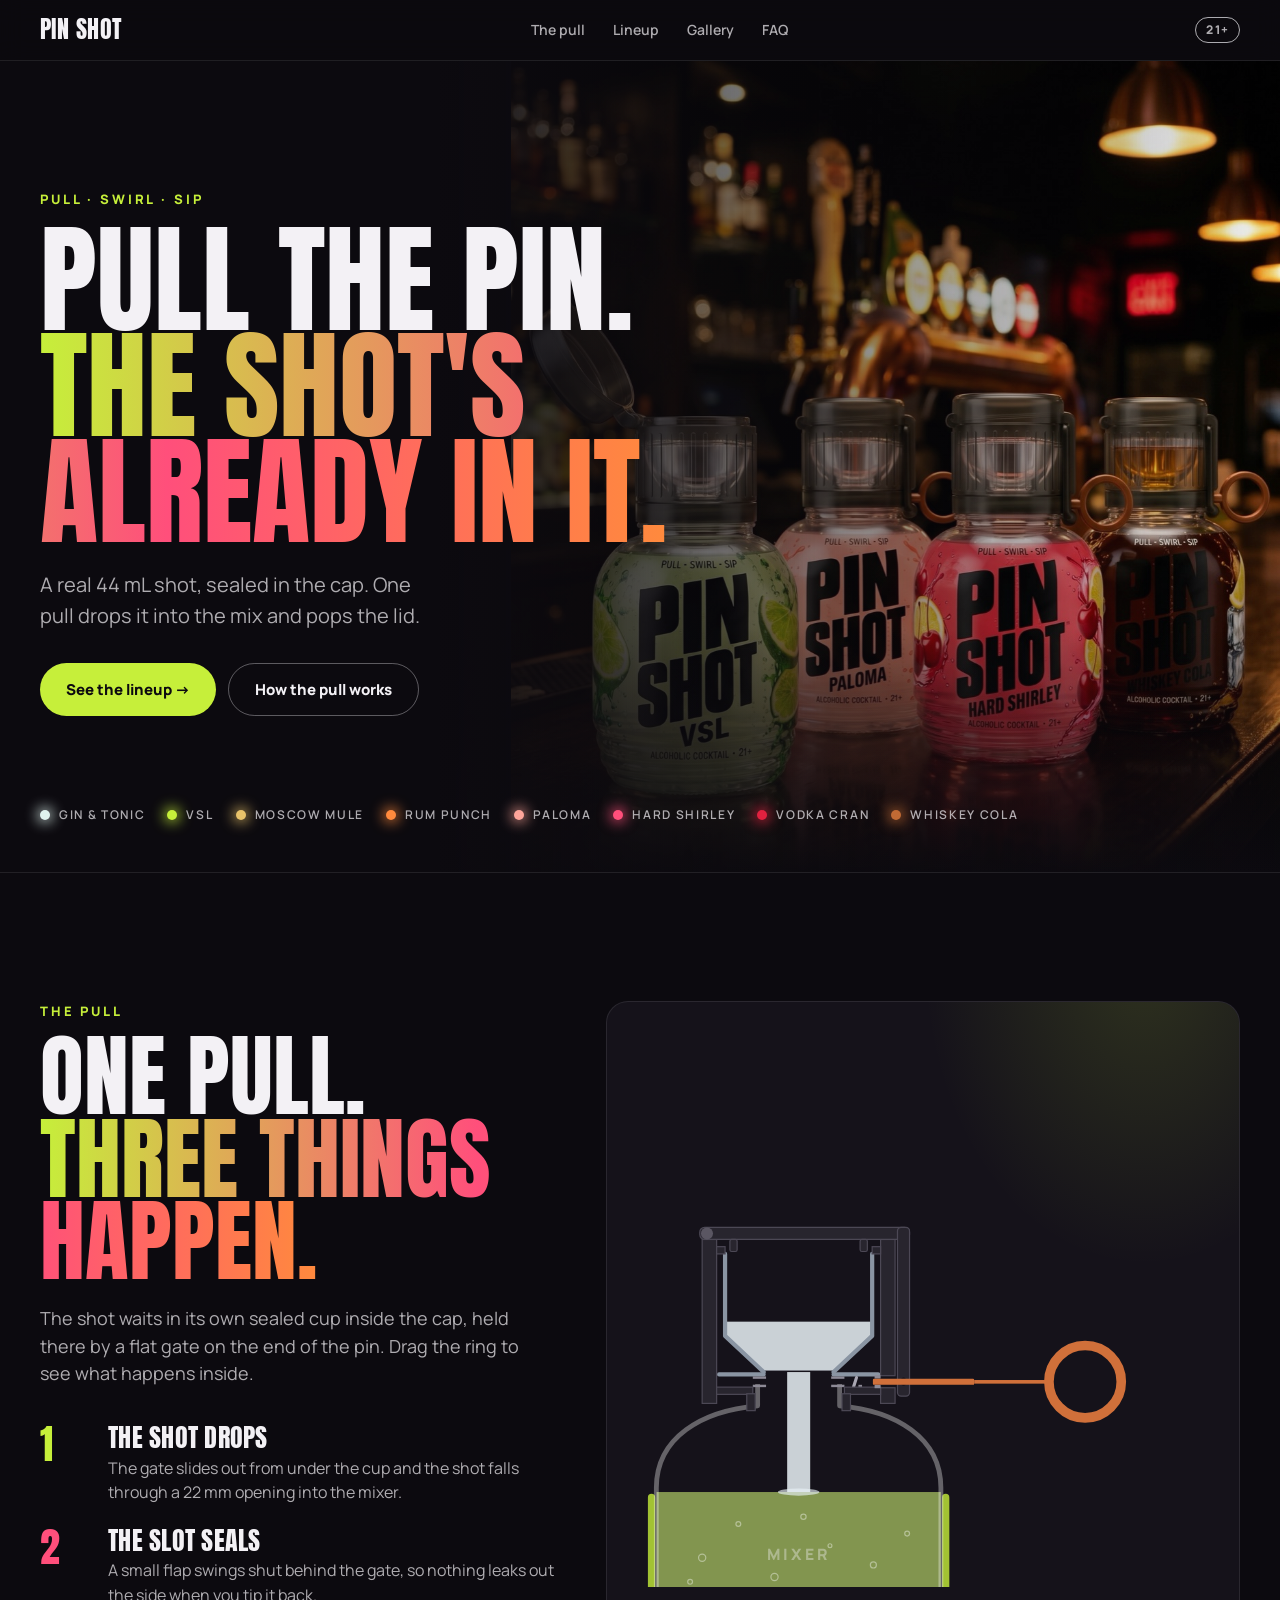
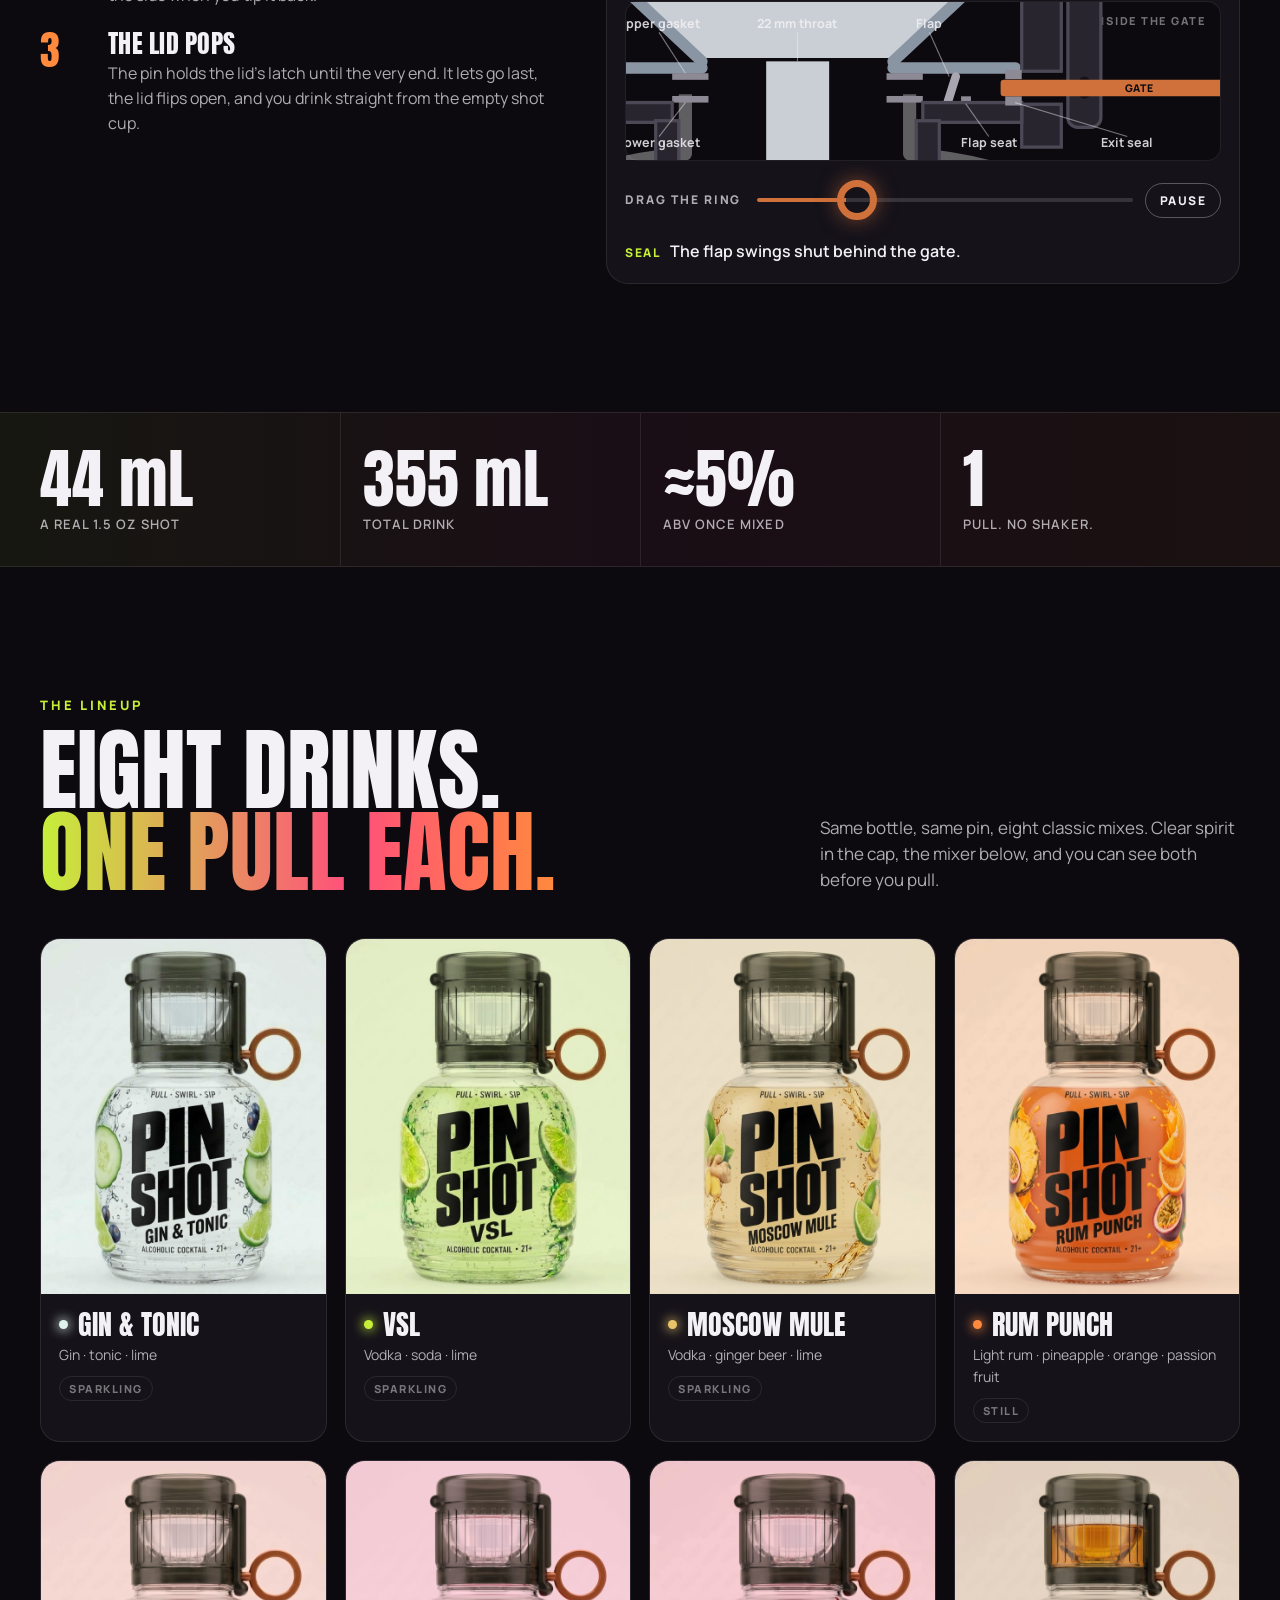
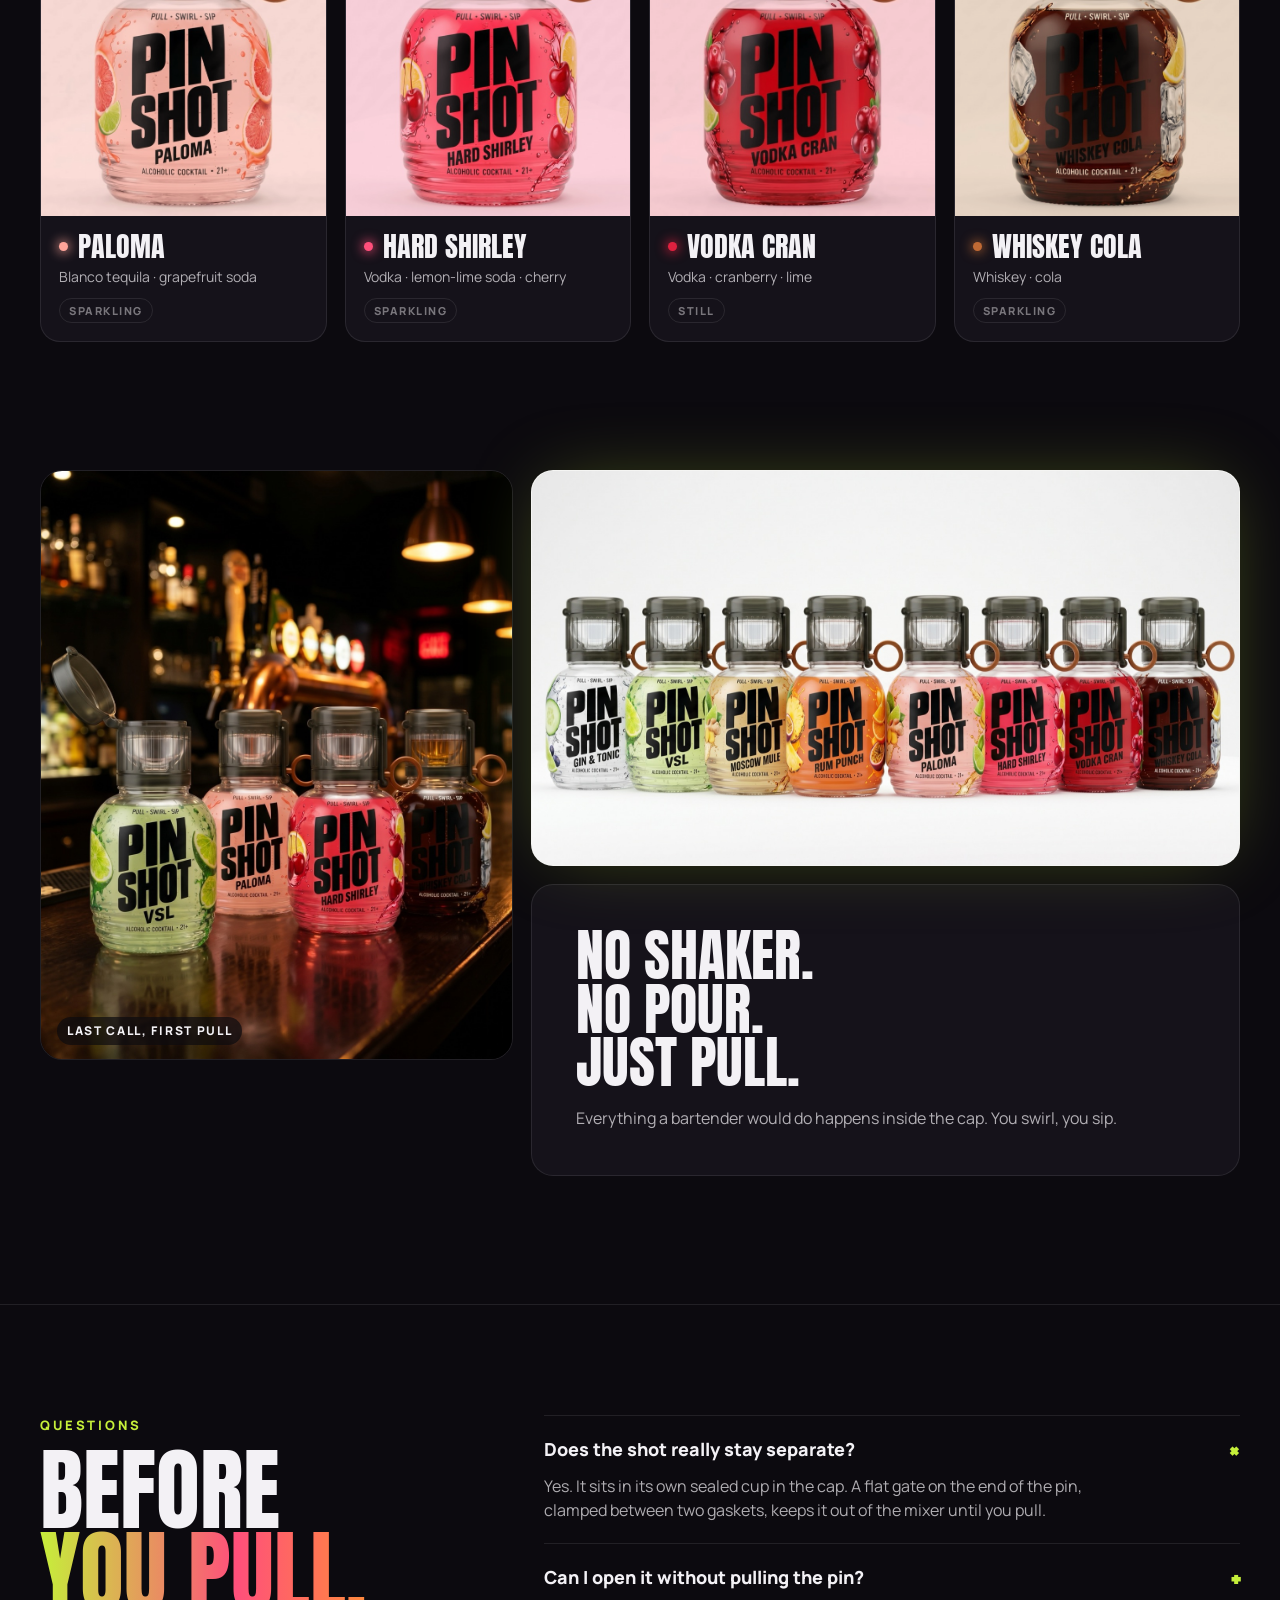
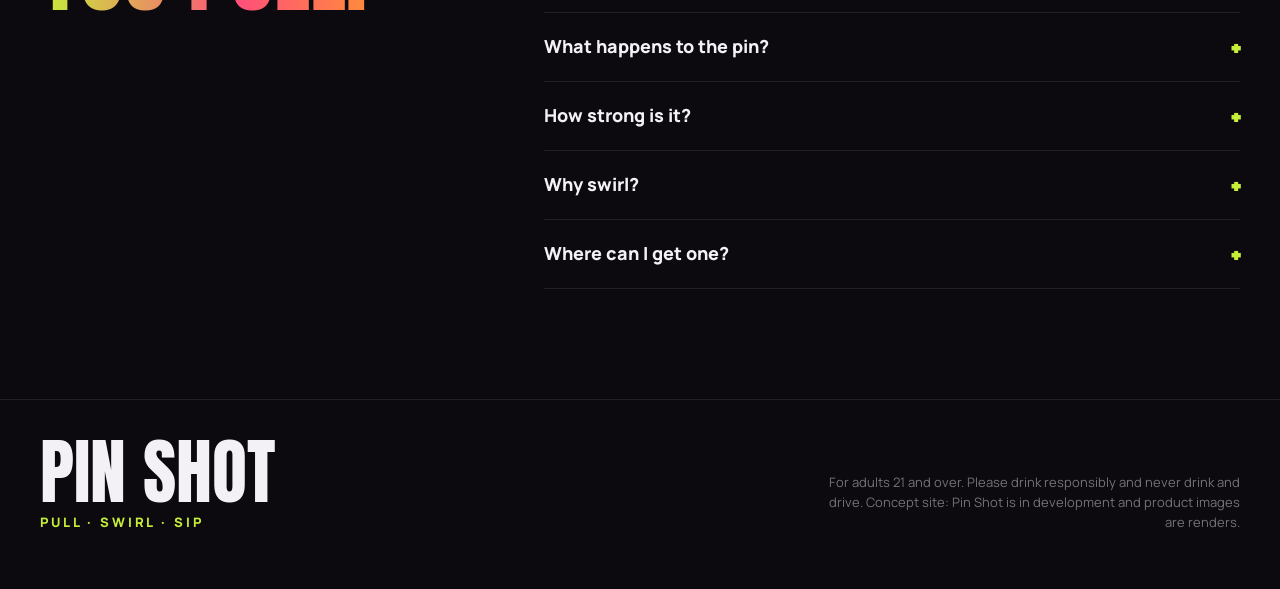
==== docs/index.html @ d395d06c "Add Pin Shot concept site, product images and design work Website lives in docs/ for GitHub Pages. C" ====
<!doctype html>
<html lang="en">
<head>
<meta charset="utf-8">
<meta name="viewport" content="width=device-width, initial-scale=1, viewport-fit=cover">
<meta name="description" content="Pin Shot: a real shot sealed in the cap. One pull drops it into the mix and pops the lid. 21+.">
<meta name="theme-color" content="#0c0a0f">
<title>Pin Shot</title>
<link rel="preconnect" href="https://fonts.googleapis.com">
<link rel="preconnect" href="https://fonts.gstatic.com" crossorigin>
<link rel="stylesheet" href="https://fonts.googleapis.com/css2?family=Anton&family=Manrope:wght@400;500;600;800&display=swap">
<style>
/* Layout: After Dark. Back-bar black page; bar-photo hero; drag-the-ring mechanism demo; glowing flavor lineup; gallery; FAQ. Deliberately single dark theme. */
:root{
  --night:#0c0a0f; --surface:#15121a; --raise:#1d1922; --line:rgba(255,255,255,.09);
  --text:#f3f1f5; --soft:rgba(243,241,245,.7); --faint:rgba(243,241,245,.45);
  --lime:#c6ef3a; --cherry:#ff4f7b; --ember:#ff8a3d; --copper:#d0703a;
  --display:"Anton", Impact, "Arial Narrow", sans-serif;
  --body:"Manrope", "Helvetica Neue", Arial, sans-serif;
  color-scheme:dark;
}
html{scroll-behavior:smooth}
@media (prefers-reduced-motion: reduce){html{scroll-behavior:auto}*{transition:none!important;animation:none!important}}
body{margin:0;background:var(--night);color:var(--text);font-family:var(--body);font-size:16px;line-height:1.55}
a{color:inherit}
img{max-width:100%}
h1,h2,h3{margin:0;text-wrap:balance}
p{margin:0}
.wrap{max-width:1200px;margin:0 auto;padding-inline:24px}
.eyebrow{font-weight:800;font-size:13px;letter-spacing:.22em;text-transform:uppercase;color:var(--lime)}
.h2{font-family:var(--display);font-weight:400;font-size:clamp(44px,7vw,92px);line-height:.92;text-transform:uppercase}
.h2 em{font-style:normal;background:linear-gradient(90deg,var(--lime),var(--cherry) 60%,var(--ember));-webkit-background-clip:text;background-clip:text;color:transparent}
:focus-visible{outline:3px solid var(--lime);outline-offset:3px}

/* nav */
.nav{position:sticky;top:env(safe-area-inset-top,0px);z-index:20;background:rgba(12,10,15,.72);backdrop-filter:blur(12px);-webkit-backdrop-filter:blur(12px);border-bottom:1px solid var(--line)}
.nav .wrap{display:flex;align-items:center;justify-content:space-between;gap:16px;height:60px}
.logo{font-family:var(--display);font-size:24px;letter-spacing:.02em;text-decoration:none}
.nav ul{display:flex;gap:28px;list-style:none;margin:0;padding:0;font-weight:600;font-size:14px;color:var(--soft)}
.nav ul a{text-decoration:none}
.nav ul a:hover{color:var(--text)}
.age{font-weight:800;font-size:12px;letter-spacing:.1em;border:1.5px solid var(--soft);border-radius:999px;padding:3px 10px;color:var(--soft)}
@media (max-width:760px){.nav ul{display:none}}

/* hero */
.hero{position:relative;isolation:isolate;overflow:hidden;border-bottom:1px solid var(--line)}
.hero .bg{position:absolute;inset:0;z-index:-1;background:url(img/group-bar.jpg) right 35%/auto 118% no-repeat}
.hero .bg::after{content:"";position:absolute;inset:0;background:
  linear-gradient(90deg,var(--night) 34%,rgba(12,10,15,.6) 56%,rgba(12,10,15,.05) 100%),
  linear-gradient(0deg,var(--night) 0%,rgba(12,10,15,0) 30%),
  radial-gradient(700px 360px at 12% 110%,rgba(255,79,123,.32),transparent 70%),
  radial-gradient(520px 300px at 0% 0%,rgba(198,239,58,.16),transparent 70%)}
.hero .wrap{padding-block:clamp(64px,10vw,130px) 48px}
.hero .copy{max-width:640px}
.hero h1{font-family:var(--display);font-weight:400;font-size:clamp(56px,9.4vw,128px);line-height:.88;text-transform:uppercase;margin:18px 0 24px}
.hero h1 em{font-style:normal;background:linear-gradient(90deg,var(--lime),var(--cherry) 55%,var(--ember));-webkit-background-clip:text;background-clip:text;color:transparent}
.hero .sub{font-size:clamp(17px,1.6vw,20px);color:var(--soft);max-width:34ch}
.ctas{display:flex;flex-wrap:wrap;gap:12px;margin-top:32px}
.btn{display:inline-flex;align-items:center;gap:10px;border-radius:999px;padding:14px 26px;font-weight:800;font-size:15px;text-decoration:none;transition:transform .15s ease,box-shadow .15s ease}
.btn.main{background:var(--lime);color:var(--night);box-shadow:0 0 0 0 rgba(198,239,58,.0)}
.btn.main:hover{transform:translateY(-1px);box-shadow:0 10px 40px -10px rgba(198,239,58,.7)}
.btn.ghost{border:1.5px solid rgba(243,241,245,.35);color:var(--text)}
.btn.ghost:hover{border-color:var(--text)}
.dots{display:flex;flex-wrap:wrap;gap:12px 22px;margin-top:clamp(48px,7vw,96px);font-weight:600;font-size:12px;letter-spacing:.14em;text-transform:uppercase;color:var(--soft)}
.dots a{display:inline-flex;align-items:center;gap:9px;text-decoration:none}
.dots a:hover{color:var(--text)}
.dots i{width:10px;height:10px;border-radius:50%;background:var(--c);box-shadow:0 0 14px 2px var(--c)}
@media (max-width:760px){
  .hero .bg{background-size:auto 70%;background-position:right bottom;opacity:.5}
  .hero .bg::after{background:linear-gradient(180deg,var(--night) 30%,rgba(12,10,15,.4) 70%,var(--night) 100%)}
}

/* the pull */
.pull{padding-block:clamp(72px,10vw,130px)}
.pullgrid{display:grid;grid-template-columns:minmax(0,.9fr) minmax(0,1.1fr);gap:48px;align-items:start}
@media (max-width:960px){.pullgrid{grid-template-columns:minmax(0,1fr)}}
.pull .lede{font-size:18px;color:var(--soft);max-width:44ch;margin-top:22px}
.steps{list-style:none;margin:36px 0 0;padding:0;display:grid;gap:22px;counter-reset:s}
.steps li{display:grid;grid-template-columns:52px minmax(0,1fr);gap:16px;align-items:start;counter-increment:s}
.steps li::before{content:counter(s);font-family:var(--display);font-size:40px;line-height:1;color:var(--c)}
.steps h3{font-family:var(--display);font-weight:400;font-size:26px;text-transform:uppercase;line-height:1.05;letter-spacing:.01em}
.steps p{color:var(--soft);margin-top:4px}
.stage{background:var(--surface);border:1px solid var(--line);border-radius:22px;padding:18px;display:grid;gap:14px;position:relative;overflow:hidden}
.stage::before{content:"";position:absolute;inset:-40% -20% auto auto;width:70%;height:70%;background:radial-gradient(closest-side,rgba(198,239,58,.14),transparent);pointer-events:none}
.stage svg{display:block;width:100%;height:auto;position:relative}
.zoom{background:var(--night);border:1px solid var(--line);border-radius:14px;position:relative}
.zoom span{position:absolute;top:10px;right:14px;font-size:11px;font-weight:800;letter-spacing:.16em;text-transform:uppercase;color:var(--faint)}
.pullbar{display:grid;grid-template-columns:auto minmax(0,1fr) auto;gap:14px;align-items:center}
.pullbar label{font-weight:800;font-size:12px;letter-spacing:.16em;text-transform:uppercase;color:var(--soft)}
.replay{background:none;border:1.5px solid rgba(243,241,245,.3);color:var(--text);border-radius:999px;padding:8px 14px;font:800 12px var(--body);letter-spacing:.12em;text-transform:uppercase;cursor:pointer}
.replay:hover{border-color:var(--text)}
input.ring{-webkit-appearance:none;appearance:none;width:100%;height:46px;background:transparent;cursor:grab;--p:0%}
input.ring:active{cursor:grabbing}
input.ring::-webkit-slider-runnable-track{height:4px;border-radius:2px;background:linear-gradient(90deg,var(--copper) var(--p),rgba(255,255,255,.14) var(--p))}
input.ring::-moz-range-track{height:4px;border-radius:2px;background:rgba(255,255,255,.14)}
input.ring::-moz-range-progress{height:4px;border-radius:2px;background:var(--copper)}
input.ring::-webkit-slider-thumb{-webkit-appearance:none;appearance:none;width:40px;height:40px;margin-top:-18px;border-radius:50%;background:transparent;border:7px solid var(--copper);box-shadow:0 0 20px rgba(208,112,58,.55)}
input.ring::-moz-range-thumb{width:26px;height:26px;border-radius:50%;background:transparent;border:7px solid var(--copper);box-shadow:0 0 20px rgba(208,112,58,.55)}
.phase{font-weight:600;font-size:16px;min-height:1.6em;color:var(--text)}
.phase b{color:var(--lime);font-weight:800;letter-spacing:.12em;font-size:12px;text-transform:uppercase;margin-right:10px}

/* numbers band */
.band{border-block:1px solid var(--line);background:linear-gradient(90deg,rgba(198,239,58,.06),rgba(255,79,123,.06),rgba(255,138,61,.06))}
.band .wrap{display:grid;grid-template-columns:repeat(4,minmax(0,1fr))}
@media (max-width:760px){.band .wrap{grid-template-columns:repeat(2,minmax(0,1fr))}}
.band .wrap > div:first-child{border-left:0;padding-left:0}
.band .wrap > div{padding:34px 22px 30px;border-left:1px solid var(--line)}
.band .wrap > div:first-child{padding-left:0}
.band b{display:block;font-family:var(--display);font-weight:400;font-size:clamp(40px,5vw,64px);line-height:1;font-variant-numeric:tabular-nums}
.band span{font-size:13px;font-weight:600;letter-spacing:.08em;text-transform:uppercase;color:var(--soft)}

/* lineup */
.lineup{padding-block:clamp(72px,10vw,130px)}
.lhead{display:flex;flex-wrap:wrap;align-items:end;justify-content:space-between;gap:16px 40px;margin-bottom:44px}
.lhead p{color:var(--soft);max-width:42ch;font-size:17px}
.grid{display:grid;grid-template-columns:repeat(4,minmax(0,1fr));gap:18px}
@media (max-width:1000px){.grid{grid-template-columns:repeat(2,minmax(0,1fr))}}
@media (max-width:460px){.grid{gap:12px}}
.fl{background:var(--surface);border:1px solid var(--line);border-radius:20px;overflow:hidden;transition:transform .2s ease,box-shadow .2s ease,border-color .2s ease;scroll-margin-top:90px}
.fl:hover,.fl:target{transform:translateY(-4px);border-color:var(--c);box-shadow:0 24px 70px -28px var(--c)}
.fl .ph{background:var(--t);aspect-ratio:4/5;overflow:hidden}
.fl .ph img{display:block;width:100%;height:100%;object-fit:cover;object-position:center 40%;mix-blend-mode:multiply}
.fl .meta{padding:16px 18px 18px;display:grid;gap:6px}
.fl h3{font-family:var(--display);font-weight:400;font-size:clamp(22px,2.2vw,28px);line-height:1;text-transform:uppercase;display:flex;align-items:center;gap:10px}
.fl h3 i{width:9px;height:9px;border-radius:50%;background:var(--c);box-shadow:0 0 12px 1px var(--c);flex:none}
.fl p{color:var(--soft);font-size:14px}
.fl .tag{justify-self:start;font-size:11px;font-weight:800;letter-spacing:.14em;text-transform:uppercase;color:var(--faint);border:1px solid var(--line);border-radius:999px;padding:3px 9px;margin-top:4px}

/* gallery */
.gallery{padding-bottom:clamp(72px,10vw,130px)}
.gal{display:grid;grid-template-columns:minmax(0,.8fr) minmax(0,1.2fr);gap:18px}
@media (max-width:860px){.gal{grid-template-columns:minmax(0,1fr)}}
.gal figure{margin:0;border-radius:22px;overflow:hidden;border:1px solid var(--line);position:relative}
.gal img{display:block;width:100%;height:100%;object-fit:cover}
.gal .tall{aspect-ratio:4/5}
.gal .side{display:grid;gap:18px;grid-template-rows:auto 1fr}
.gal .shelf{background:#f4f4f2;box-shadow:0 0 80px -20px rgba(198,239,58,.35)}
.gal .shelf img{height:auto}
.quote{background:var(--surface);border:1px solid var(--line);border-radius:22px;padding:clamp(24px,4vw,44px);display:flex;flex-direction:column;justify-content:center;gap:16px}
.quote p{font-family:var(--display);font-size:clamp(34px,4.4vw,60px);line-height:.95;text-transform:uppercase}
.quote span{color:var(--soft)}
.gal figcaption{position:absolute;left:16px;bottom:14px;font-size:12px;font-weight:800;letter-spacing:.14em;text-transform:uppercase;background:rgba(12,10,15,.7);padding:5px 10px;border-radius:999px}

/* faq */
.faq{padding-block:clamp(64px,9vw,110px);border-top:1px solid var(--line)}
.faqgrid{display:grid;grid-template-columns:minmax(0,.8fr) minmax(0,1.2fr);gap:40px}
@media (max-width:860px){.faqgrid{grid-template-columns:minmax(0,1fr)}}
details{border-bottom:1px solid var(--line);padding:20px 0}
details:first-child{border-top:1px solid var(--line)}
summary{cursor:pointer;list-style:none;display:flex;justify-content:space-between;gap:16px;font-weight:800;font-size:18px}
summary::-webkit-details-marker{display:none}
summary::after{content:"+";font-family:var(--display);font-size:26px;line-height:1;color:var(--lime);transition:transform .2s}
details[open] summary::after{transform:rotate(45deg)}
details p{color:var(--soft);margin-top:10px;max-width:60ch}

footer{border-top:1px solid var(--line);padding-block:40px 56px}
footer .wrap{display:flex;flex-wrap:wrap;justify-content:space-between;gap:20px;align-items:end}
footer .big{font-family:var(--display);font-size:clamp(40px,6vw,72px);line-height:.9}
footer .tagline{font-weight:800;letter-spacing:.22em;font-size:13px;color:var(--lime);margin-top:8px}
footer small{display:block;color:var(--faint);font-size:13px;max-width:52ch;text-align:right}
@media (max-width:640px){footer small{text-align:left}}

/* svg (mechanism) */
.cap{fill:#28252e;stroke:#4c4855;stroke-width:1}
.cap2{fill:#5a5662}
.wallS{fill:none;stroke:rgba(255,255,255,.34);stroke-width:4;stroke-linejoin:round}
.clearS{fill:none;stroke:#8a95a3;stroke-width:3.5;stroke-linejoin:round;stroke-linecap:round}
.mixer{fill:#b6d85a;fill-opacity:.62}
.shot{fill:#eaf2f7;fill-opacity:.85}
.orange{fill:var(--copper)}
.ringS{fill:none;stroke:var(--copper);stroke-width:8}
.seal{fill:#8d8a96}
.flapS{stroke:#a9a6b2;stroke-width:2.6;stroke-linecap:round}
.sleeve{stroke:var(--lime);stroke-width:6;stroke-linecap:round;opacity:.8}
.bub{fill:none;stroke:rgba(255,255,255,.4);stroke-width:1}
.hint{fill:none;stroke:rgba(243,241,245,.75);stroke-width:2.5;stroke-linecap:round}
.hintF{fill:rgba(243,241,245,.75)}
.dash{stroke-dasharray:5 6;opacity:.6}
.hole{fill:var(--surface)}
.lbl{fill:var(--text);opacity:.38;font-family:var(--body);font-weight:800;font-size:13px;letter-spacing:.2em;text-anchor:middle}
.zt{fill:var(--text);opacity:.85;font-family:var(--body);font-weight:700;font-size:3.8px;text-anchor:middle}
.ztw{fill:#0c0a0f;font-family:var(--body);font-weight:800;font-size:3.2px;letter-spacing:.2px;text-anchor:middle}
.zl2{stroke:var(--text);stroke-width:.35;opacity:.45}
</style>

</head>
<body>
<header class="nav">
  <div class="wrap">
    <a class="logo" href="#top">PIN SHOT</a>
    <ul><li><a href="#pull">The pull</a></li><li><a href="#lineup">Lineup</a></li><li><a href="#gallery">Gallery</a></li><li><a href="#faq">FAQ</a></li></ul>
    <span class="age">21+</span>
  </div>
</header>

<main id="top">
  <section class="hero">
    <div class="bg" aria-hidden="true"></div>
    <div class="wrap">
      <div class="copy">
        <div class="eyebrow">Pull · Swirl · Sip</div>
        <h1>Pull the pin.<br><em>The shot's already in it.</em></h1>
        <p class="sub">A real 44 mL shot, sealed in the cap. One pull drops it into the mix and pops the lid.</p>
        <div class="ctas"><a class="btn main" href="#lineup">See the lineup →</a><a class="btn ghost" href="#pull">How the pull works</a></div>
      </div>
      <nav class="dots" aria-label="Flavors">
        <a href="#fl-gt" style="--c:#dff3ee"><i></i>Gin &amp; Tonic</a>
        <a href="#fl-vsl" style="--c:#c6ef3a"><i></i>VSL</a>
        <a href="#fl-mule" style="--c:#e8c36a"><i></i>Moscow Mule</a>
        <a href="#fl-rum" style="--c:#ff8a3d"><i></i>Rum Punch</a>
        <a href="#fl-paloma" style="--c:#ffa59a"><i></i>Paloma</a>
        <a href="#fl-shirley" style="--c:#ff4f7b"><i></i>Hard Shirley</a>
        <a href="#fl-cran" style="--c:#e0213f"><i></i>Vodka Cran</a>
        <a href="#fl-whiskey" style="--c:#c06a34"><i></i>Whiskey Cola</a>
      </nav>
    </div>
  </section>

  <section class="pull" id="pull">
    <div class="wrap pullgrid">
      <div>
        <div class="eyebrow">The pull</div>
        <h2 class="h2" style="margin-top:14px">One pull.<br><em>Three things happen.</em></h2>
        <p class="lede">The shot waits in its own sealed cup inside the cap, held there by a flat gate on the end of the pin. Drag the ring to see what happens inside.</p>
        <ol class="steps">
          <li style="--c:var(--lime)"><div><h3>The shot drops</h3><p>The gate slides out from under the cup and the shot falls through a 22 mm opening into the mixer.</p></div></li>
          <li style="--c:var(--cherry)"><div><h3>The slot seals</h3><p>A small flap swings shut behind the gate, so nothing leaks out the side when you tip it back.</p></div></li>
          <li style="--c:var(--ember)"><div><h3>The lid pops</h3><p>The pin holds the lid's latch until the very end. It lets go last, the lid flips open, and you drink straight from the empty shot cup.</p></div></li>
        </ol>
      </div>
      <div class="stage" id="stage">
        <svg id="mainSvg" viewBox="56 -96 494 470" role="img" aria-label="Cutaway of the Pin Shot cap and bottle showing the gate, shot and mixer"></svg>
        <div class="zoom"><span>Inside the gate</span><svg id="zoomSvg" viewBox="148 178 180 48" role="img" aria-label="Close-up of the gate, gaskets and flap"></svg></div>
        <div class="pullbar">
          <label for="ring">Drag the ring</label>
          <input class="ring" type="range" id="ring" min="0" max="1000" value="0" aria-label="Pull the pin">
          <button class="replay" id="replay" type="button">Play</button>
        </div>
        <p class="phase" id="phase"></p>
      </div>
    </div>
  </section>

  <section class="band" aria-label="Key numbers">
    <div class="wrap">
      <div><b>44 mL</b><span>A real 1.5 oz shot</span></div>
      <div><b>355 mL</b><span>Total drink</span></div>
      <div><b>≈5%</b><span>ABV once mixed</span></div>
      <div><b>1</b><span>Pull. No shaker.</span></div>
    </div>
  </section>

  <section class="lineup" id="lineup">
    <div class="wrap">
      <div class="lhead">
        <div><div class="eyebrow">The lineup</div><h2 class="h2" style="margin-top:14px">Eight drinks.<br><em>One pull each.</em></h2></div>
        <p>Same bottle, same pin, eight classic mixes. Clear spirit in the cap, the mixer below, and you can see both before you pull.</p>
      </div>
      <div class="grid">
        <article class="fl" id="fl-gt" style="--c:#dff3ee;--t:#eef7f4"><div class="ph"><img src="img/gin-and-tonic.jpg" alt="Pin Shot Gin & Tonic bottle" loading="lazy"></div><div class="meta"><h3><i></i>Gin &amp; Tonic</h3><p>Gin · tonic · lime</p><span class="tag">Sparkling</span></div></article>
        <article class="fl" id="fl-vsl" style="--c:#c6ef3a;--t:#eef8cf"><div class="ph"><img src="img/vsl.jpg" alt="Pin Shot VSL bottle" loading="lazy"></div><div class="meta"><h3><i></i>VSL</h3><p>Vodka · soda · lime</p><span class="tag">Sparkling</span></div></article>
        <article class="fl" id="fl-mule" style="--c:#e8c36a;--t:#f6ead0"><div class="ph"><img src="img/moscow-mule.jpg" alt="Pin Shot Moscow Mule bottle" loading="lazy"></div><div class="meta"><h3><i></i>Moscow Mule</h3><p>Vodka · ginger beer · lime</p><span class="tag">Sparkling</span></div></article>
        <article class="fl" id="fl-rum" style="--c:#ff8a3d;--t:#ffe1c7"><div class="ph"><img src="img/rum-punch.jpg" alt="Pin Shot Rum Punch bottle" loading="lazy"></div><div class="meta"><h3><i></i>Rum Punch</h3><p>Light rum · pineapple · orange · passion fruit</p><span class="tag">Still</span></div></article>
        <article class="fl" id="fl-paloma" style="--c:#ffa59a;--t:#ffe0db"><div class="ph"><img src="img/paloma.jpg" alt="Pin Shot Paloma bottle" loading="lazy"></div><div class="meta"><h3><i></i>Paloma</h3><p>Blanco tequila · grapefruit soda</p><span class="tag">Sparkling</span></div></article>
        <article class="fl" id="fl-shirley" style="--c:#ff4f7b;--t:#ffd6e0"><div class="ph"><img src="img/hard-shirley.jpg" alt="Pin Shot Hard Shirley bottle" loading="lazy"></div><div class="meta"><h3><i></i>Hard Shirley</h3><p>Vodka · lemon-lime soda · cherry</p><span class="tag">Sparkling</span></div></article>
        <article class="fl" id="fl-cran" style="--c:#e0213f;--t:#ffd3d9"><div class="ph"><img src="img/vodka-cran.jpg" alt="Pin Shot Vodka Cran bottle" loading="lazy"></div><div class="meta"><h3><i></i>Vodka Cran</h3><p>Vodka · cranberry · lime</p><span class="tag">Still</span></div></article>
        <article class="fl" id="fl-whiskey" style="--c:#c06a34;--t:#efdccb"><div class="ph"><img src="img/whiskey-cola.jpg" alt="Pin Shot Whiskey Cola bottle" loading="lazy"></div><div class="meta"><h3><i></i>Whiskey Cola</h3><p>Whiskey · cola</p><span class="tag">Sparkling</span></div></article>
      </div>
    </div>
  </section>

  <section class="gallery" id="gallery">
    <div class="wrap">
      <div class="gal">
        <figure class="tall"><img src="img/group-bar.jpg" alt="Four Pin Shot bottles on a bar counter at night, VSL opened" loading="lazy"><figcaption>Last call, first pull</figcaption></figure>
        <div class="side">
          <figure class="shelf"><img src="img/group-lineup.jpg" alt="All eight Pin Shot flavors in a row" loading="lazy"></figure>
          <div class="quote"><p>No shaker.<br>No pour.<br>Just pull.</p><span>Everything a bartender would do happens inside the cap. You swirl, you sip.</span></div>
        </div>
      </div>
    </div>
  </section>

  <section class="faq" id="faq">
    <div class="wrap faqgrid">
      <div><div class="eyebrow">Questions</div><h2 class="h2" style="margin-top:14px">Before<br><em>you pull.</em></h2></div>
      <div>
        <details open><summary>Does the shot really stay separate?</summary><p>Yes. It sits in its own sealed cup in the cap. A flat gate on the end of the pin, clamped between two gaskets, keeps it out of the mixer until you pull.</p></details>
        <details><summary>Can I open it without pulling the pin?</summary><p>No. The pin holds the lid's latch and lets go last, so the shot always drops before the lid opens.</p></details>
        <details><summary>What happens to the pin?</summary><p>It comes out in one piece, ring and all. Nothing loose is left inside the bottle.</p></details>
        <details><summary>How strong is it?</summary><p>About 5% ABV once mixed: one 44 mL shot of 40% spirit in a 355 mL drink, roughly the same as a beer.</p></details>
        <details><summary>Why swirl?</summary><p>Spirit is a little lighter than most mixers, so it sits near the top at first. A two-second swirl evens it out.</p></details>
        <details><summary>Where can I get one?</summary><p>Not yet. Pin Shot is in development, and the bottles shown here are renders.</p></details>
      </div>
    </div>
  </section>
</main>

<footer>
  <div class="wrap">
    <div><div class="big">PIN SHOT</div><div class="tagline">PULL · SWIRL · SIP</div></div>
    <small>For adults 21 and over. Please drink responsibly and never drink and drive. Concept site: Pin Shot is in development and product images are renders.</small>
  </div>
</footer>

<script>
(function(){
const f=n=>(+n).toFixed(1);
const clamp=(x,a=0,b=1)=>Math.min(b,Math.max(a,x));
const seg=(t,a,b)=>clamp((t-a)/(b-a));
const ease=x=>x<.5?2*x*x:1-Math.pow(-2*x+2,2)/2;
const snap=x=>{if(x<=0)return 0;if(x>=1)return 1;const c1=1.6,c3=c1+1;return 1+c3*Math.pow(x-1,3)+c1*Math.pow(x-1,2);};
const tAt=(fn,v)=>{for(let t=0;t<=1;t+=.0005){if(fn(t)>=v)return t;}return 1;};

const BODYC="M166 206 L166 224 C120 228 82 250 82 292 L82 430 C82 460 100 472 130 472 L270 472 C300 472 318 460 318 430 L318 292 C318 250 280 228 234 224 L234 206 Z";
const BODYS="M166 206 L166 224 C120 228 82 250 82 292 L82 430 C82 460 100 472 130 472 L270 472 C300 472 318 460 318 430 L318 292 C318 250 280 228 234 224 L234 206";
const CUP="M139 98 L261 98 L261 166 L229 195 L171 195 L139 166 Z";
const PY=204, RC=336, RR=30;
const dOf=t=>172*ease(seg(t,.04,.40));
const T={o:tAt(dOf,25),l:tAt(dOf,134),fl:tAt(dOf,90)};
function state(t){
  const d=dOf(t),drain=ease(seg(t,T.o,T.o+.2)),lid=snap(seg(t,T.l,T.l+.13)),flap=snap(seg(t,T.fl,T.fl+.05));
  const phase=t<.02?['Sealed','The shot is locked in the cap.']:d<25?['Pulling','The gate starts sliding out.']:d<90?['Drop','The shot falls into the mixer.']:d<134?['Seal','The flap swings shut behind the gate.']:lid<.98?['Pop','The latch lets go and the lid flips open.']:['Ready','Swirl it, then sip from the shot cup.'];
  return {d,drain,lid,flap,phase};
}
function section(id,s,zoom){
  let g=`<defs><clipPath id="${id}b"><path d="${BODYC}"/></clipPath><clipPath id="${id}c"><path d="${CUP}"/></clipPath></defs>`;
  const mL=300-9*s.drain;
  g+=`<g clip-path="url(#${id}b)"><rect class="mixer" x="70" y="${f(mL)}" width="260" height="200"/><rect class="shot" x="70" y="${f(mL)}" width="260" height="200" opacity="${(.18*s.drain).toFixed(3)}"/>`;
  [[120,350,3],[150,322,2],[262,356,2.5],[180,366,3],[290,330,2],[110,370,2],[226,340,1.6],[204,316,2.2]].forEach(b=>g+=`<circle class="bub" cx="${b[0]}" cy="${b[1]}" r="${b[2]}"/>`);
  g+=`</g>`;
  if(!zoom)g+=`<text class="lbl" x="200" y="352">MIXER</text>`;
  g+=`<path class="sleeve" d="M78 300 V470 M322 300 V470"/><path class="wallS" d="${BODYS}"/>`;
  const sL=111+(198-111)*s.drain;
  g+=`<g clip-path="url(#${id}c)"><rect class="shot" x="136" y="${f(sL)}" width="128" height="100"/></g>`;
  if(!zoom&&s.drain<.15)g+=`<text class="lbl" x="200" y="150" style="opacity:.55;fill:#0c0a0f">SHOT</text>`;
  if(s.drain>.004&&s.drain<.996){const w=4+30*(1-s.drain);g+=`<rect class="shot" x="${f(200-w/2)}" y="196" width="${f(w)}" height="${f(mL-196)}"/><ellipse class="shot" cx="200" cy="${f(mL)}" rx="${f(w*.9)}" ry="3" opacity=".75"/>`;}
  g+=`<path class="clearS" d="M139 98 V166 L171 196 M261 98 V166 L229 196"/><path class="clearS" d="M134 198 H171 M229 198 H266"/>`;
  g+=`<rect class="seal" x="162" y="199.6" width="11" height="2"/><rect class="seal" x="227" y="199.6" width="11" height="2"/><rect class="seal" x="162" y="206.5" width="11" height="2"/><rect class="seal" x="227" y="206.5" width="11" height="2"/>`;
  g+=`<rect class="seal" x="249.6" y="206.6" width="3" height="2.4"/>`;
  const a=Math.PI-s.flap*Math.PI/2;
  g+=`<line class="flapS" x1="248" y1="200.6" x2="${f(248+8*Math.cos(a))}" y2="${f(200.6+8*Math.sin(a))}"/>`;
  g+=`<rect class="cap" x="120" y="86" width="12" height="136"/><rect class="cap" x="268" y="86" width="12" height="${PY-5-86}"/><rect class="cap" x="268" y="${PY+5}" width="12" height="${222-PY-5}"/>`;
  g+=`<rect class="cap" x="132" y="92" width="7" height="6"/><rect class="cap" x="261" y="92" width="7" height="6"/>`;
  g+=`<rect class="cap" x="132" y="208.5" width="30" height="6"/><rect class="cap" x="238" y="208.5" width="30" height="6"/>`;
  g+=`<rect class="cap" x="157" y="214" width="7" height="14"/><rect class="cap" x="236" y="214" width="7" height="14"/>`;
  const left=160+s.d;
  g+=left<270?`<rect class="seal" x="263" y="198.6" width="5" height="2.8"/><rect class="seal" x="263" y="206.6" width="5" height="2.8"/>`:`<rect class="seal" x="263" y="198.6" width="5" height="10.8"/>`;
  g+=`<g transform="rotate(${f(-104*s.lid)} 124 81)"><rect class="cap" x="118" y="76" width="174" height="10" rx="4"/><rect class="cap" x="143" y="86" width="6" height="10" rx="1.5"/><rect class="cap" x="251" y="86" width="6" height="10" rx="1.5"/><rect class="cap" x="282" y="76" width="10" height="${PY+12-76}" rx="3"/><ellipse class="hole" cx="287" cy="${PY}" rx="2.2" ry="3.4"/><circle class="cap2" cx="124" cy="81" r="5"/></g>`;
  g+=`<rect class="orange" x="${f(left)}" y="201.6" width="84" height="5" rx="1"/>`;
  if(zoom)g+=`<text class="ztw" x="${f(left+42)}" y="205.3">GATE</text>`;
  g+=`<rect class="orange" x="${f(244+s.d)}" y="202.6" width="64" height="3"/><circle class="ringS" cx="${f(RC+s.d)}" cy="${PY}" r="${RR}"/>`;
  if(!zoom){
    if(s.d<2)g+=`<path class="hint" d="M378 ${PY} h26"/><path class="hintF" d="M414 ${PY} l-11 -7 v14z"/>`;
    if(s.lid>.95)g+=`<path class="hint dash" d="M200 286 V84"/><path class="hintF" d="M200 70 l-7 11 h14z"/>`;
  } else {
    [['Upper gasket',158,186,166,199.6],['Lower gasket',158,222,166,208.5],['Flap',240,186,246,200.6],['Flap seat',258,222,251,208.8],['Exit seal',300,222,266,208.5],['22 mm throat',200,186,200,196]]
      .forEach(l=>{g+=`<line class="zl2" x1="${l[1]}" y1="${l[2]+(l[2]<200?1.2:-3.2)}" x2="${l[3]}" y2="${l[4]}"/><text class="zt" x="${l[1]}" y="${l[2]}">${l[0]}</text>`;});
  }
  return g;
}

const mainSvg=document.getElementById('mainSvg'),zoomSvg=document.getElementById('zoomSvg'),ring=document.getElementById('ring'),btn=document.getElementById('replay'),ph=document.getElementById('phase');
let t=0,playing=false,last=0,played=false;
function render(){const s=state(t);mainSvg.innerHTML=section('m',s,false);zoomSvg.innerHTML=section('z',s,true);
  ph.innerHTML=`<b>${s.phase[0]}</b>${s.phase[1]}`;ring.value=Math.round(t*1000);ring.style.setProperty('--p',(t*100).toFixed(1)+'%');btn.textContent=playing?'Pause':(t>=1?'Replay':'Play');}
function loop(ts){if(!playing)return;if(last)t=Math.min(1,t+(ts-last)/5200);last=ts;if(t>=1)playing=false;render();if(playing)requestAnimationFrame(loop);}
function play(){if(t>=1)t=0;playing=true;last=0;played=true;requestAnimationFrame(loop);}
btn.addEventListener('click',()=>{if(playing){playing=false;render();}else play();});
ring.addEventListener('input',()=>{playing=false;played=true;t=ring.value/1000;render();});
render();
const reduce=window.matchMedia&&window.matchMedia('(prefers-reduced-motion: reduce)').matches;
if('IntersectionObserver' in window&&!reduce){
  const io=new IntersectionObserver(es=>{es.forEach(e=>{if(e.isIntersecting&&!played){play();io.disconnect();}});},{threshold:.55});
  io.observe(document.getElementById('stage'));
}
})();
</script>
</body>
</html>
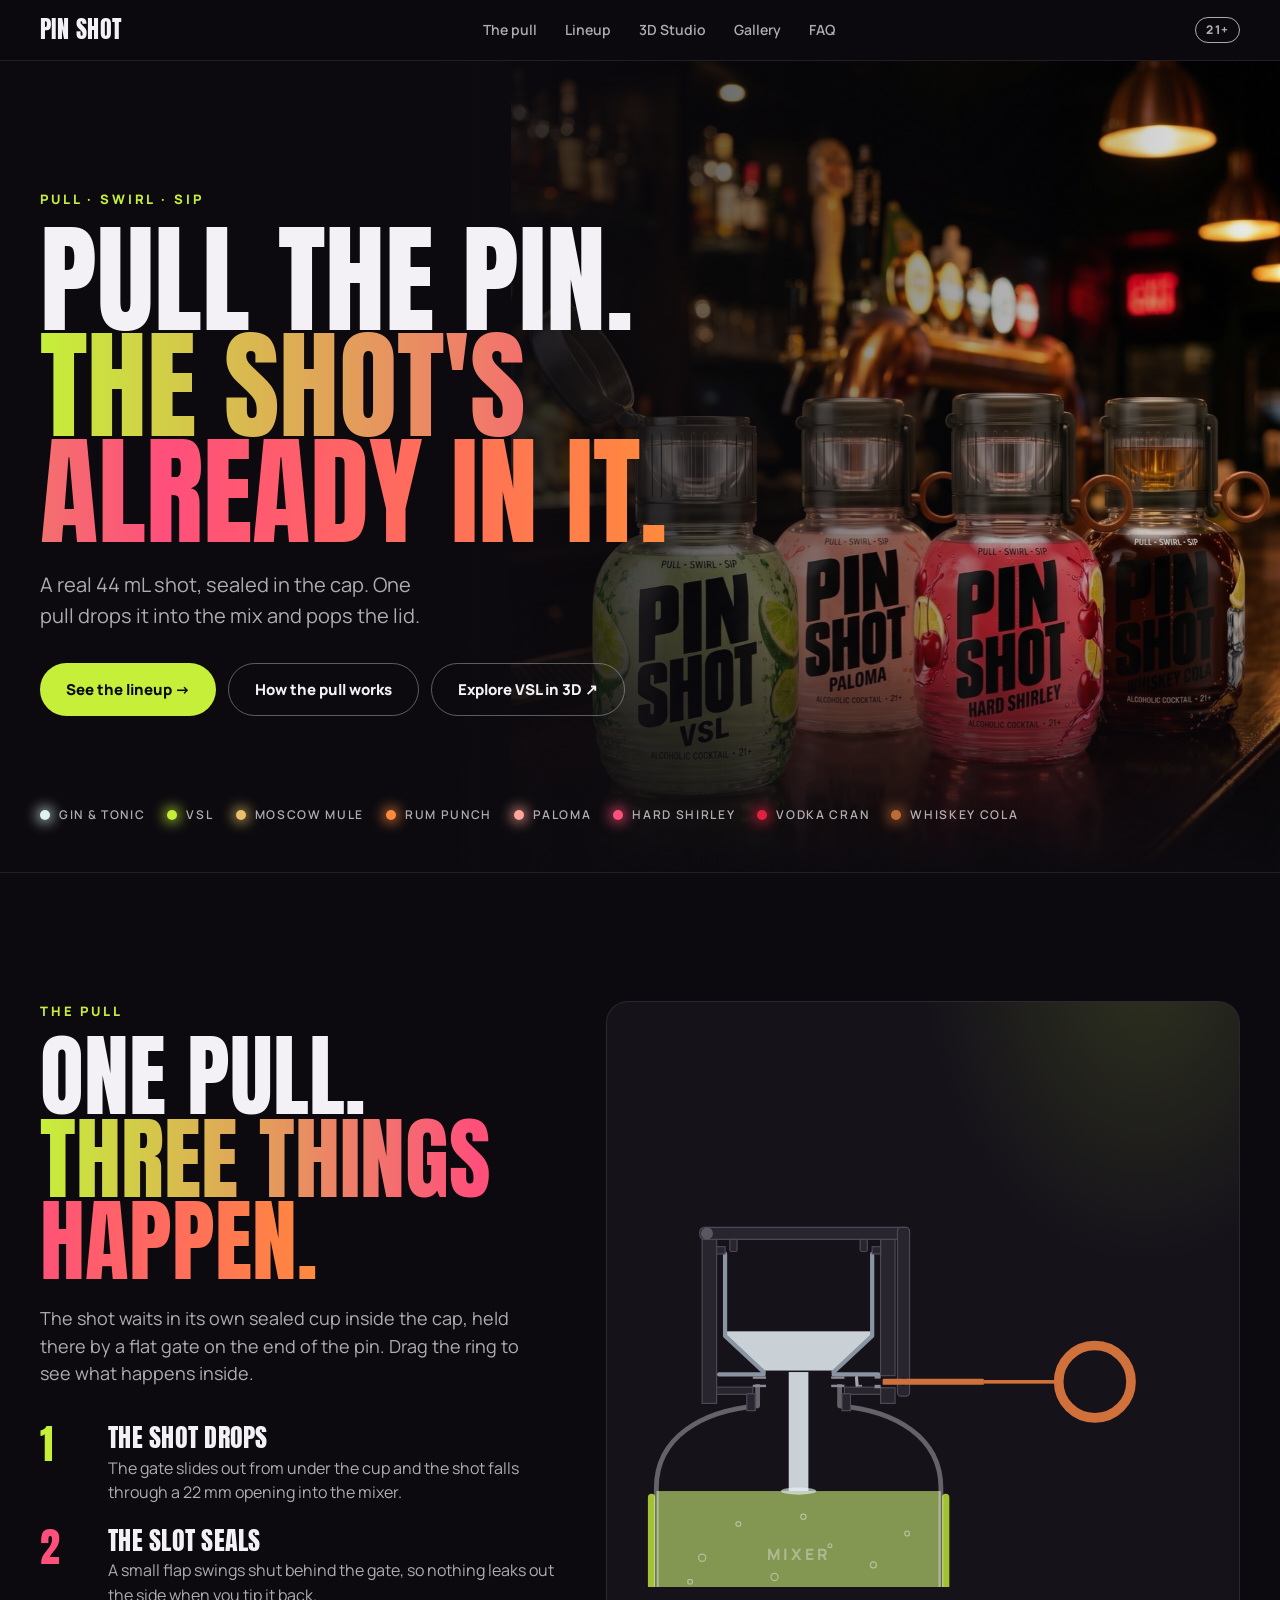
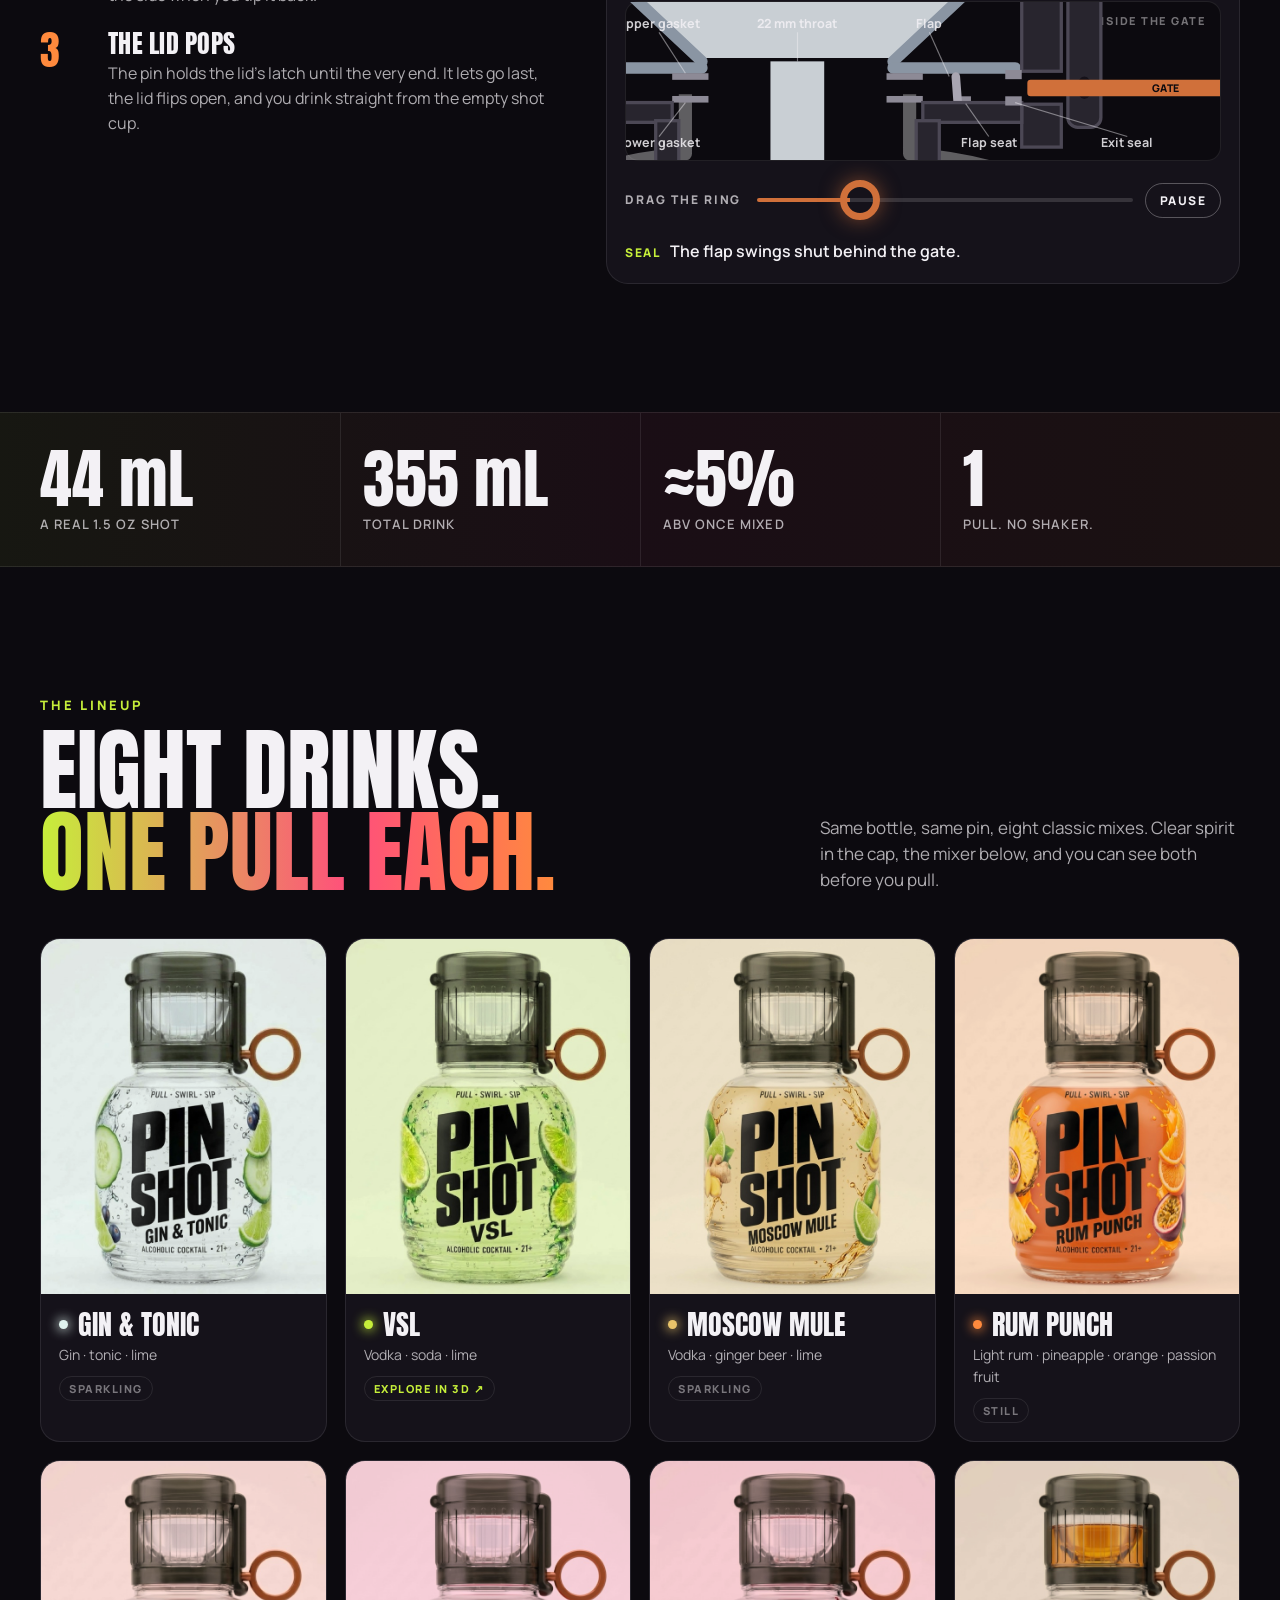
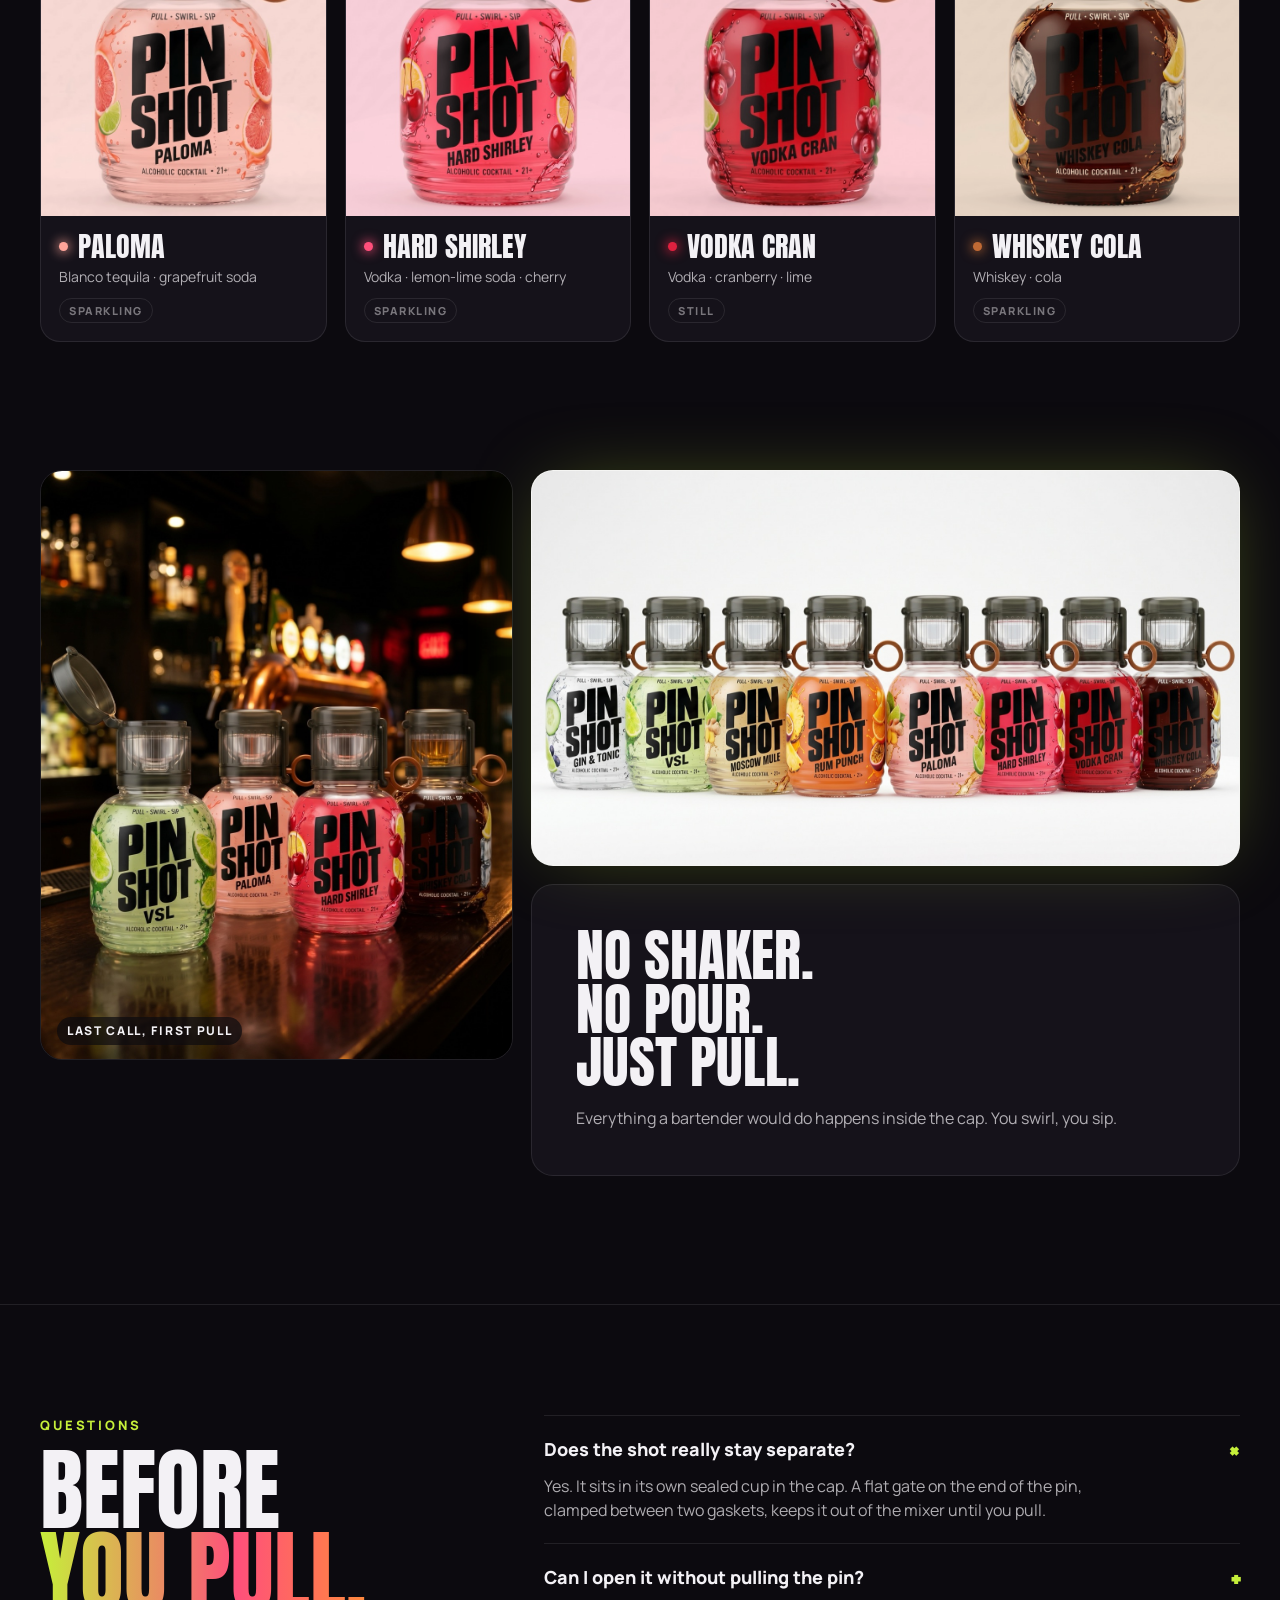
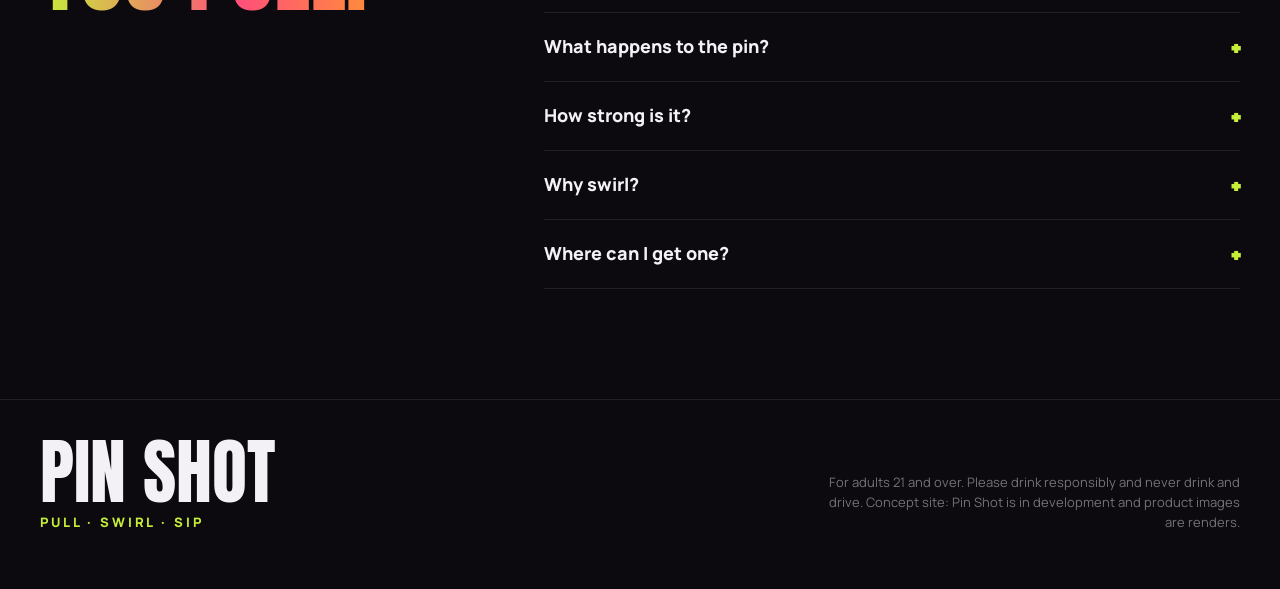
==== commit 2fe0bc85: "Add interactive VSL bottle 3D studio" ====
--- a/docs/index.html
+++ b/docs/index.html
@@ -188,7 +188,7 @@
 <header class="nav">
   <div class="wrap">
     <a class="logo" href="#top">PIN SHOT</a>
-    <ul><li><a href="#pull">The pull</a></li><li><a href="#lineup">Lineup</a></li><li><a href="#gallery">Gallery</a></li><li><a href="#faq">FAQ</a></li></ul>
+    <ul><li><a href="#pull">The pull</a></li><li><a href="#lineup">Lineup</a></li><li><a href="studio/">3D Studio</a></li><li><a href="#gallery">Gallery</a></li><li><a href="#faq">FAQ</a></li></ul>
     <span class="age">21+</span>
   </div>
 </header>
@@ -201,7 +201,7 @@
         <div class="eyebrow">Pull · Swirl · Sip</div>
         <h1>Pull the pin.<br><em>The shot's already in it.</em></h1>
         <p class="sub">A real 44 mL shot, sealed in the cap. One pull drops it into the mix and pops the lid.</p>
-        <div class="ctas"><a class="btn main" href="#lineup">See the lineup →</a><a class="btn ghost" href="#pull">How the pull works</a></div>
+        <div class="ctas"><a class="btn main" href="#lineup">See the lineup →</a><a class="btn ghost" href="#pull">How the pull works</a><a class="btn ghost" href="studio/">Explore VSL in 3D ↗</a></div>
       </div>
       <nav class="dots" aria-label="Flavors">
         <a href="#fl-gt" style="--c:#dff3ee"><i></i>Gin &amp; Tonic</a>
@@ -258,7 +258,7 @@
       </div>
       <div class="grid">
         <article class="fl" id="fl-gt" style="--c:#dff3ee;--t:#eef7f4"><div class="ph"><img src="img/gin-and-tonic.jpg" alt="Pin Shot Gin & Tonic bottle" loading="lazy"></div><div class="meta"><h3><i></i>Gin &amp; Tonic</h3><p>Gin · tonic · lime</p><span class="tag">Sparkling</span></div></article>
-        <article class="fl" id="fl-vsl" style="--c:#c6ef3a;--t:#eef8cf"><div class="ph"><img src="img/vsl.jpg" alt="Pin Shot VSL bottle" loading="lazy"></div><div class="meta"><h3><i></i>VSL</h3><p>Vodka · soda · lime</p><span class="tag">Sparkling</span></div></article>
+        <article class="fl" id="fl-vsl" style="--c:#c6ef3a;--t:#eef8cf"><div class="ph"><img src="img/vsl.jpg" alt="Pin Shot VSL bottle" loading="lazy"></div><div class="meta"><h3><i></i>VSL</h3><p>Vodka · soda · lime</p><a class="tag" href="studio/" style="color:var(--lime);text-decoration:none">Explore in 3D ↗</a></div></article>
         <article class="fl" id="fl-mule" style="--c:#e8c36a;--t:#f6ead0"><div class="ph"><img src="img/moscow-mule.jpg" alt="Pin Shot Moscow Mule bottle" loading="lazy"></div><div class="meta"><h3><i></i>Moscow Mule</h3><p>Vodka · ginger beer · lime</p><span class="tag">Sparkling</span></div></article>
         <article class="fl" id="fl-rum" style="--c:#ff8a3d;--t:#ffe1c7"><div class="ph"><img src="img/rum-punch.jpg" alt="Pin Shot Rum Punch bottle" loading="lazy"></div><div class="meta"><h3><i></i>Rum Punch</h3><p>Light rum · pineapple · orange · passion fruit</p><span class="tag">Still</span></div></article>
         <article class="fl" id="fl-paloma" style="--c:#ffa59a;--t:#ffe0db"><div class="ph"><img src="img/paloma.jpg" alt="Pin Shot Paloma bottle" loading="lazy"></div><div class="meta"><h3><i></i>Paloma</h3><p>Blanco tequila · grapefruit soda</p><span class="tag">Sparkling</span></div></article>
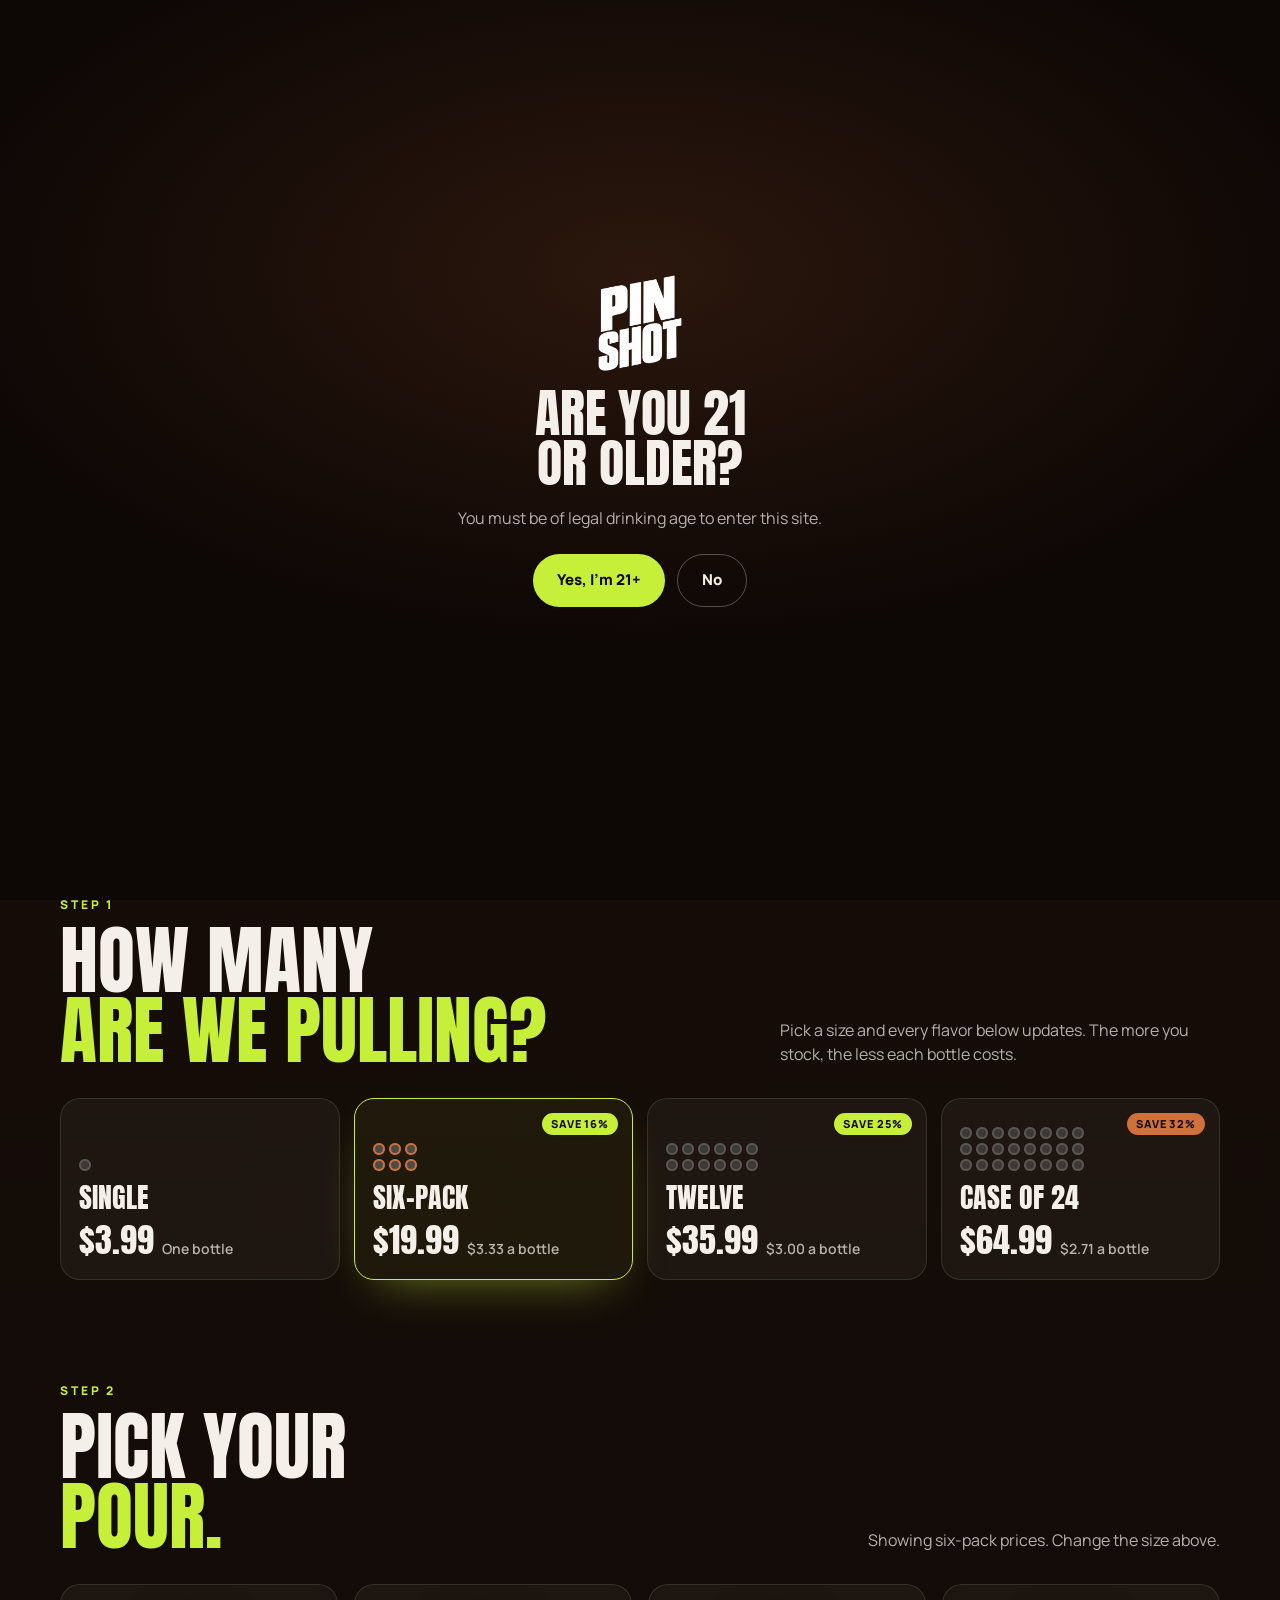
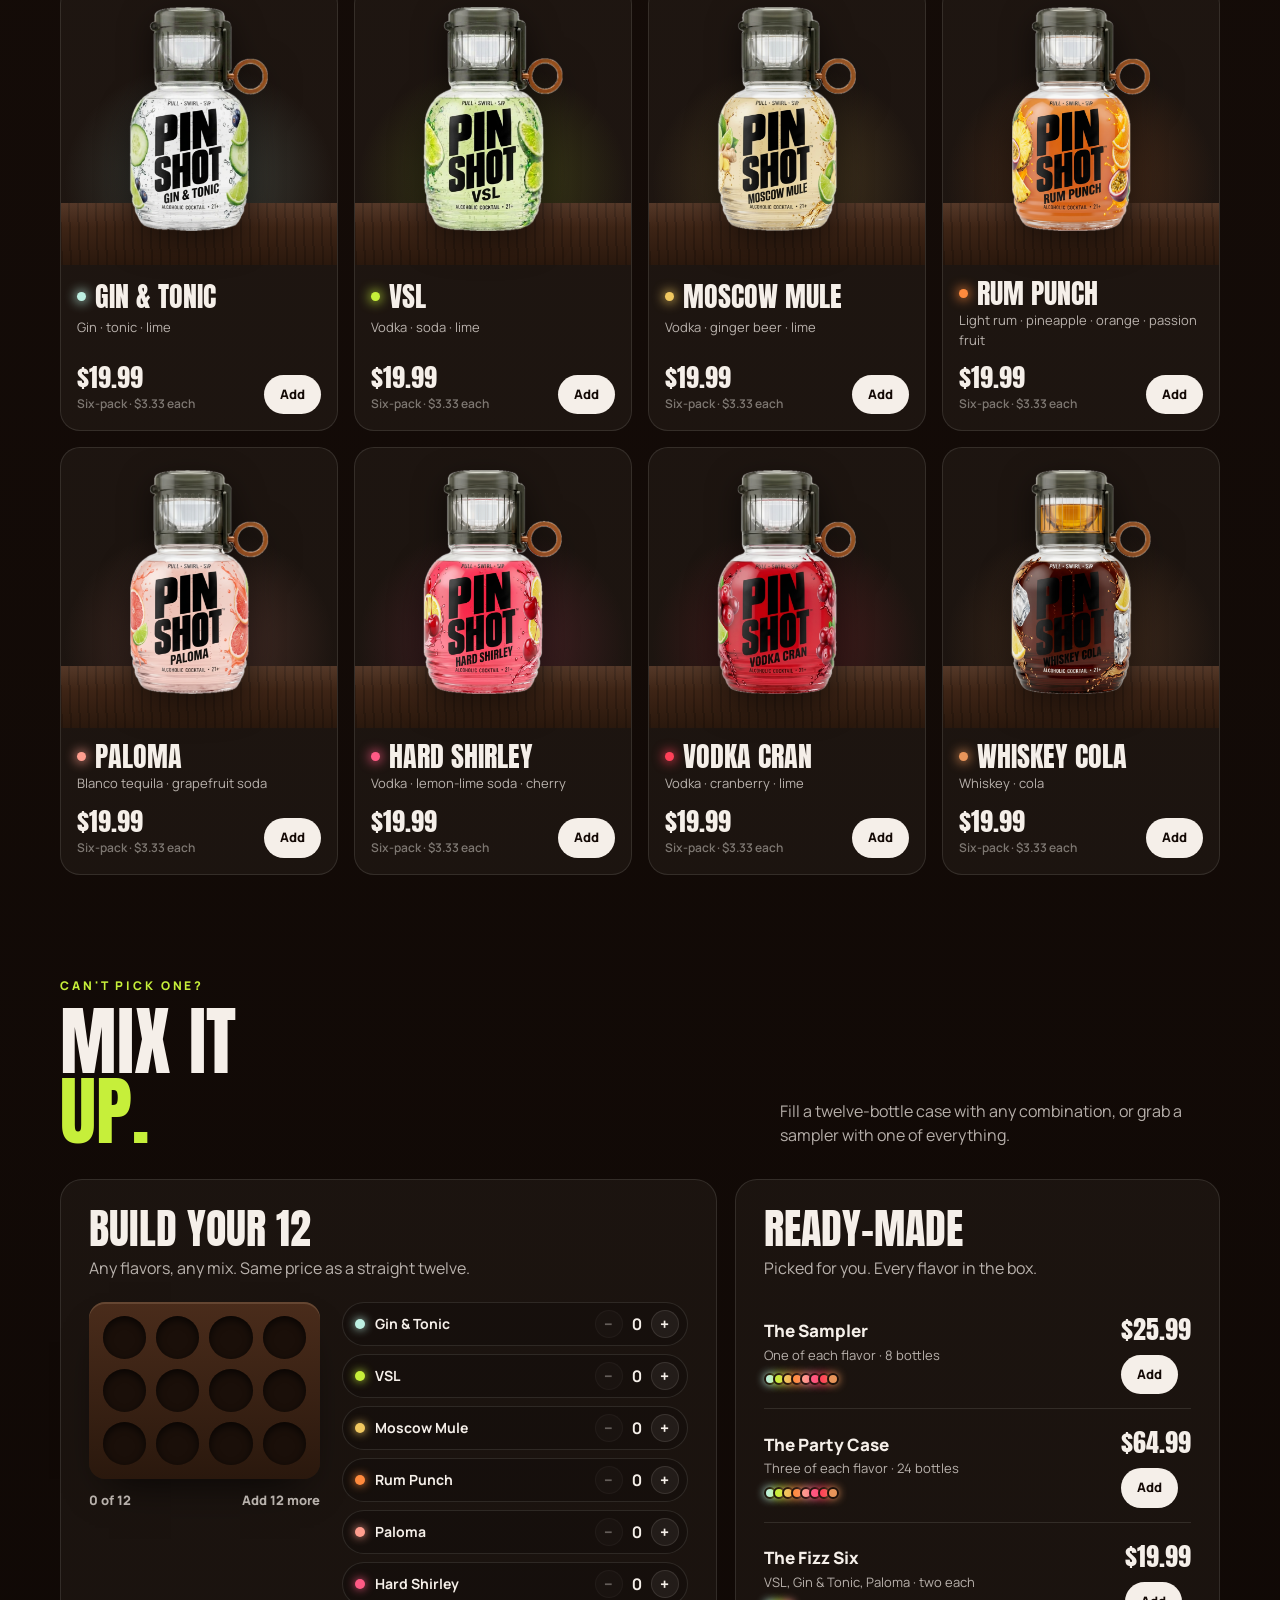
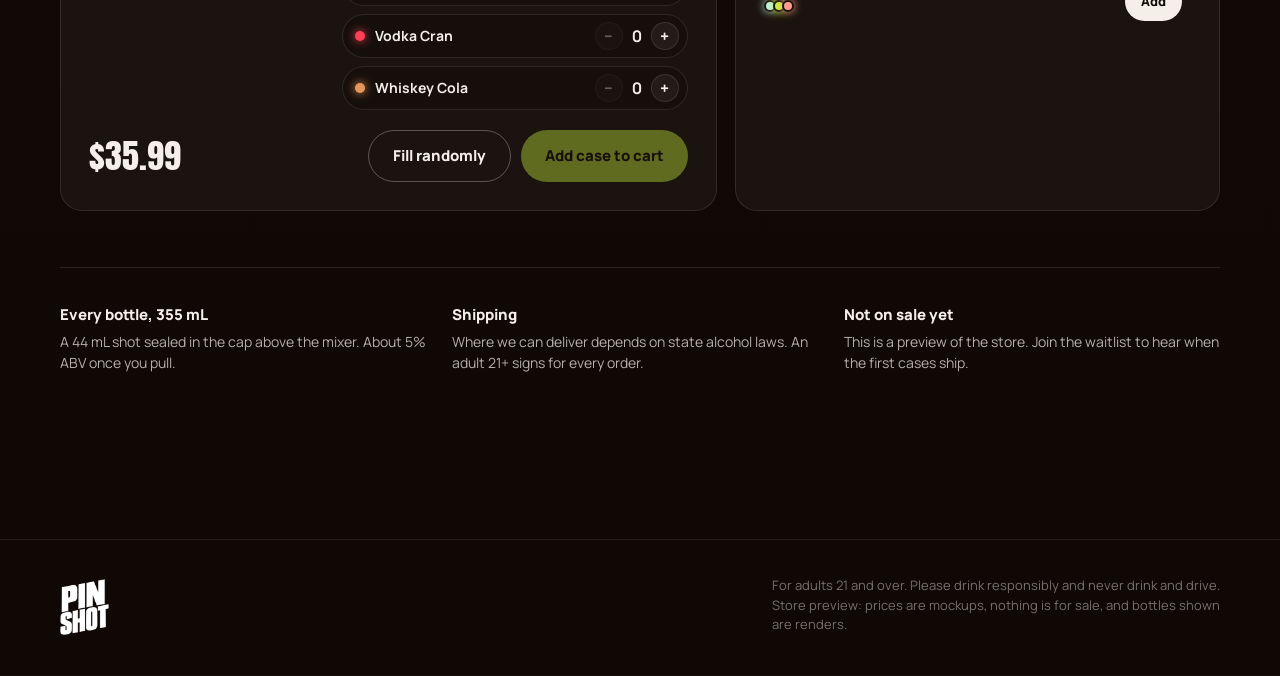
==== commit c4882dc1: "Make the shop the homepage, move the concept page to /about, and lower pack prices Co-Authored-By: C" ====
--- a/docs/index.html
+++ b/docs/index.html
@@ -3,294 +3,280 @@
 <head>
 <meta charset="utf-8">
 <meta name="viewport" content="width=device-width, initial-scale=1, viewport-fit=cover">
-<meta name="description" content="Pin Shot: a real shot sealed in the cap. One pull drops it into the mix and pops the lid. 21+.">
-<meta name="theme-color" content="#0c0a0f">
+<meta name="description" content="Pin Shot: a real shot sealed in the cap. Singles, six-packs, twelves and cases, from $2.71 a bottle. Store preview, prices are mockups. 21+.">
+<meta name="theme-color" content="#1c100a">
 <title>Pin Shot</title>
 <link rel="preconnect" href="https://fonts.googleapis.com">
 <link rel="preconnect" href="https://fonts.gstatic.com" crossorigin>
-<link rel="stylesheet" href="https://fonts.googleapis.com/css2?family=Anton&family=Manrope:wght@400;500;600;800&display=swap">
+<link rel="stylesheet" href="https://fonts.googleapis.com/css2?family=Anton&family=Manrope:wght@400;600;800&display=swap">
 <style>
-/* Layout: After Dark. Back-bar black page; bar-photo hero; drag-the-ring mechanism demo; glowing flavor lineup; gallery; FAQ. Deliberately single dark theme. */
+/* Layout: the waitlist bar, turned into a back-bar shop. Hero counter with bottles, pack-size picker, flavor shelf cards, mix-your-own case builder, slide-in cart. */
+@property --fc{syntax:"<color>";inherits:true;initial-value:#c6ef3a}
 :root{
-  --night:#0c0a0f; --surface:#15121a; --raise:#1d1922; --line:rgba(255,255,255,.09);
-  --text:#f3f1f5; --soft:rgba(243,241,245,.7); --faint:rgba(243,241,245,.45);
-  --lime:#c6ef3a; --cherry:#ff4f7b; --ember:#ff8a3d; --copper:#d0703a;
+  --wall:#160d09; --wood:#3a2215; --wood-dark:#1a0e07; --rim:#9a6238; --card:rgba(255,236,220,.045); --line:rgba(245,239,233,.11);
+  --text:#f5efe9; --soft:rgba(245,239,233,.72); --faint:rgba(245,239,233,.45);
+  --lime:#c6ef3a; --copper:#d0703a;
   --display:"Anton", Impact, "Arial Narrow", sans-serif;
   --body:"Manrope", "Helvetica Neue", Arial, sans-serif;
   color-scheme:dark;
 }
-html{scroll-behavior:smooth}
+*{box-sizing:border-box}
+html{background:#1c100a;scroll-behavior:smooth}
+body{margin:0;color:var(--text);font-family:var(--body);font-size:16px;line-height:1.5;-webkit-font-smoothing:antialiased;
+  background:radial-gradient(120vw 600px at 50% -100px,#2b170d,transparent 70%),linear-gradient(180deg,#1c100a 0,var(--wall) 600px,#0f0805 100%)}
+body.locked{overflow:hidden}
+img{max-width:100%}
+a{color:inherit}
+h1,h2,h3,p{margin:0}
+h1,h2,h3{text-wrap:balance}
+button{font:inherit;color:inherit}
+:focus-visible{outline:3px solid var(--lime);outline-offset:3px}
+.wrap{max-width:1200px;margin:0 auto;padding-inline:20px}
+.eyebrow{font-weight:800;font-size:12px;letter-spacing:.24em;text-transform:uppercase;color:var(--lime)}
+.h2{font-family:var(--display);font-weight:400;font-size:clamp(40px,6vw,76px);line-height:.92;text-transform:uppercase}
+.h2 em{font-style:normal;color:var(--lime)}
+.sr{position:absolute;width:1px;height:1px;overflow:hidden;clip:rect(0 0 0 0);white-space:nowrap}
 @media (prefers-reduced-motion: reduce){html{scroll-behavior:auto}*{transition:none!important;animation:none!important}}
-body{margin:0;background:var(--night);color:var(--text);font-family:var(--body);font-size:16px;line-height:1.55}
-a{color:inherit}
-img{max-width:100%}
-h1,h2,h3{margin:0;text-wrap:balance}
-p{margin:0}
-.wrap{max-width:1200px;margin:0 auto;padding-inline:24px}
-.eyebrow{font-weight:800;font-size:13px;letter-spacing:.22em;text-transform:uppercase;color:var(--lime)}
-.h2{font-family:var(--display);font-weight:400;font-size:clamp(44px,7vw,92px);line-height:.92;text-transform:uppercase}
-.h2 em{font-style:normal;background:linear-gradient(90deg,var(--lime),var(--cherry) 60%,var(--ember));-webkit-background-clip:text;background-clip:text;color:transparent}
-:focus-visible{outline:3px solid var(--lime);outline-offset:3px}
-
-/* nav */
-.nav{position:sticky;top:env(safe-area-inset-top,0px);z-index:20;background:rgba(12,10,15,.72);backdrop-filter:blur(12px);-webkit-backdrop-filter:blur(12px);border-bottom:1px solid var(--line)}
-.nav .wrap{display:flex;align-items:center;justify-content:space-between;gap:16px;height:60px}
-.logo{font-family:var(--display);font-size:24px;letter-spacing:.02em;text-decoration:none}
+
+/* ribbon + nav */
+.ribbon{background:var(--copper);color:#140a06;text-align:center;font-weight:800;font-size:13px;padding:8px 16px;padding-top:calc(env(safe-area-inset-top,0px) + 8px)}
+.ribbon a{text-decoration:underline;text-underline-offset:2px}
+.nav{position:sticky;top:0;z-index:30;background:rgba(22,13,9,.78);backdrop-filter:blur(14px);-webkit-backdrop-filter:blur(14px);border-bottom:1px solid var(--line)}
+.nav .wrap{display:flex;align-items:center;justify-content:space-between;gap:16px;height:68px}
+.logo img{display:block;height:46px;width:auto}
 .nav ul{display:flex;gap:28px;list-style:none;margin:0;padding:0;font-weight:600;font-size:14px;color:var(--soft)}
-.nav ul a{text-decoration:none}
-.nav ul a:hover{color:var(--text)}
-.age{font-weight:800;font-size:12px;letter-spacing:.1em;border:1.5px solid var(--soft);border-radius:999px;padding:3px 10px;color:var(--soft)}
-@media (max-width:760px){.nav ul{display:none}}
+.nav ul a{text-decoration:none}.nav ul a:hover,.nav ul a[aria-current]{color:var(--text)}
+.cartbtn{display:inline-flex;align-items:center;gap:10px;background:rgba(245,239,233,.08);border:1.5px solid var(--line);border-radius:999px;padding:8px 14px 8px 12px;cursor:pointer;font-weight:800;font-size:14px}
+.cartbtn:hover{border-color:var(--lime)}
+.cartbtn svg{width:20px;height:20px}
+.count{min-width:22px;height:22px;border-radius:11px;background:var(--lime);color:#140a06;font-size:12px;display:grid;place-items:center;padding:0 6px;transition:transform .2s}
+.count.bump{transform:scale(1.35)}
+@media (max-width:760px){.nav ul{display:none}.logo img{height:38px}}
 
 /* hero */
-.hero{position:relative;isolation:isolate;overflow:hidden;border-bottom:1px solid var(--line)}
-.hero .bg{position:absolute;inset:0;z-index:-1;background:url(img/group-bar.jpg) right 35%/auto 118% no-repeat}
-.hero .bg::after{content:"";position:absolute;inset:0;background:
-  linear-gradient(90deg,var(--night) 34%,rgba(12,10,15,.6) 56%,rgba(12,10,15,.05) 100%),
-  linear-gradient(0deg,var(--night) 0%,rgba(12,10,15,0) 30%),
-  radial-gradient(700px 360px at 12% 110%,rgba(255,79,123,.32),transparent 70%),
-  radial-gradient(520px 300px at 0% 0%,rgba(198,239,58,.16),transparent 70%)}
-.hero .wrap{padding-block:clamp(64px,10vw,130px) 48px}
-.hero .copy{max-width:640px}
-.hero h1{font-family:var(--display);font-weight:400;font-size:clamp(56px,9.4vw,128px);line-height:.88;text-transform:uppercase;margin:18px 0 24px}
-.hero h1 em{font-style:normal;background:linear-gradient(90deg,var(--lime),var(--cherry) 55%,var(--ember));-webkit-background-clip:text;background-clip:text;color:transparent}
-.hero .sub{font-size:clamp(17px,1.6vw,20px);color:var(--soft);max-width:34ch}
-.ctas{display:flex;flex-wrap:wrap;gap:12px;margin-top:32px}
-.btn{display:inline-flex;align-items:center;gap:10px;border-radius:999px;padding:14px 26px;font-weight:800;font-size:15px;text-decoration:none;transition:transform .15s ease,box-shadow .15s ease}
-.btn.main{background:var(--lime);color:var(--night);box-shadow:0 0 0 0 rgba(198,239,58,.0)}
-.btn.main:hover{transform:translateY(-1px);box-shadow:0 10px 40px -10px rgba(198,239,58,.7)}
-.btn.ghost{border:1.5px solid rgba(243,241,245,.35);color:var(--text)}
+.hero{position:relative;overflow:hidden;border-bottom:1px solid var(--line)}
+.hero .bokeh{position:absolute;inset:0;pointer-events:none}
+.hero .bokeh i{position:absolute;border-radius:50%;filter:blur(8px)}
+.herogrid{display:grid;grid-template-columns:minmax(0,1fr) minmax(0,1fr);align-items:end;gap:20px;padding-top:clamp(40px,7vw,90px);position:relative}
+.hero h1{font-family:var(--display);font-weight:400;font-size:clamp(56px,8.6vw,120px);line-height:.88;text-transform:uppercase;margin:14px 0 20px}
+.hero h1 em{font-style:normal;color:var(--lime);text-shadow:0 0 30px rgba(198,239,58,.4)}
+.hero p.lede{color:var(--soft);font-size:clamp(16px,1.5vw,19px);max-width:38ch}
+.ctas{display:flex;flex-wrap:wrap;gap:12px;margin:28px 0 clamp(40px,6vw,80px)}
+.btn{display:inline-flex;align-items:center;gap:10px;border-radius:999px;padding:14px 24px;font-weight:800;font-size:15px;text-decoration:none;border:0;cursor:pointer;transition:transform .15s,box-shadow .2s}
+.btn.main{background:var(--lime);color:#140a06}
+.btn.main:hover{transform:translateY(-1px);box-shadow:0 10px 36px -10px rgba(198,239,58,.7)}
+.btn.ghost{background:transparent;border:1.5px solid rgba(245,239,233,.3)}
 .btn.ghost:hover{border-color:var(--text)}
-.dots{display:flex;flex-wrap:wrap;gap:12px 22px;margin-top:clamp(48px,7vw,96px);font-weight:600;font-size:12px;letter-spacing:.14em;text-transform:uppercase;color:var(--soft)}
-.dots a{display:inline-flex;align-items:center;gap:9px;text-decoration:none}
-.dots a:hover{color:var(--text)}
-.dots i{width:10px;height:10px;border-radius:50%;background:var(--c);box-shadow:0 0 14px 2px var(--c)}
-@media (max-width:760px){
-  .hero .bg{background-size:auto 70%;background-position:right bottom;opacity:.5}
-  .hero .bg::after{background:linear-gradient(180deg,var(--night) 30%,rgba(12,10,15,.4) 70%,var(--night) 100%)}
-}
-
-/* the pull */
-.pull{padding-block:clamp(72px,10vw,130px)}
-.pullgrid{display:grid;grid-template-columns:minmax(0,.9fr) minmax(0,1.1fr);gap:48px;align-items:start}
-@media (max-width:960px){.pullgrid{grid-template-columns:minmax(0,1fr)}}
-.pull .lede{font-size:18px;color:var(--soft);max-width:44ch;margin-top:22px}
-.steps{list-style:none;margin:36px 0 0;padding:0;display:grid;gap:22px;counter-reset:s}
-.steps li{display:grid;grid-template-columns:52px minmax(0,1fr);gap:16px;align-items:start;counter-increment:s}
-.steps li::before{content:counter(s);font-family:var(--display);font-size:40px;line-height:1;color:var(--c)}
-.steps h3{font-family:var(--display);font-weight:400;font-size:26px;text-transform:uppercase;line-height:1.05;letter-spacing:.01em}
-.steps p{color:var(--soft);margin-top:4px}
-.stage{background:var(--surface);border:1px solid var(--line);border-radius:22px;padding:18px;display:grid;gap:14px;position:relative;overflow:hidden}
-.stage::before{content:"";position:absolute;inset:-40% -20% auto auto;width:70%;height:70%;background:radial-gradient(closest-side,rgba(198,239,58,.14),transparent);pointer-events:none}
-.stage svg{display:block;width:100%;height:auto;position:relative}
-.zoom{background:var(--night);border:1px solid var(--line);border-radius:14px;position:relative}
-.zoom span{position:absolute;top:10px;right:14px;font-size:11px;font-weight:800;letter-spacing:.16em;text-transform:uppercase;color:var(--faint)}
-.pullbar{display:grid;grid-template-columns:auto minmax(0,1fr) auto;gap:14px;align-items:center}
-.pullbar label{font-weight:800;font-size:12px;letter-spacing:.16em;text-transform:uppercase;color:var(--soft)}
-.replay{background:none;border:1.5px solid rgba(243,241,245,.3);color:var(--text);border-radius:999px;padding:8px 14px;font:800 12px var(--body);letter-spacing:.12em;text-transform:uppercase;cursor:pointer}
-.replay:hover{border-color:var(--text)}
-input.ring{-webkit-appearance:none;appearance:none;width:100%;height:46px;background:transparent;cursor:grab;--p:0%}
-input.ring:active{cursor:grabbing}
-input.ring::-webkit-slider-runnable-track{height:4px;border-radius:2px;background:linear-gradient(90deg,var(--copper) var(--p),rgba(255,255,255,.14) var(--p))}
-input.ring::-moz-range-track{height:4px;border-radius:2px;background:rgba(255,255,255,.14)}
-input.ring::-moz-range-progress{height:4px;border-radius:2px;background:var(--copper)}
-input.ring::-webkit-slider-thumb{-webkit-appearance:none;appearance:none;width:40px;height:40px;margin-top:-18px;border-radius:50%;background:transparent;border:7px solid var(--copper);box-shadow:0 0 20px rgba(208,112,58,.55)}
-input.ring::-moz-range-thumb{width:26px;height:26px;border-radius:50%;background:transparent;border:7px solid var(--copper);box-shadow:0 0 20px rgba(208,112,58,.55)}
-.phase{font-weight:600;font-size:16px;min-height:1.6em;color:var(--text)}
-.phase b{color:var(--lime);font-weight:800;letter-spacing:.12em;font-size:12px;text-transform:uppercase;margin-right:10px}
-
-/* numbers band */
-.band{border-block:1px solid var(--line);background:linear-gradient(90deg,rgba(198,239,58,.06),rgba(255,79,123,.06),rgba(255,138,61,.06))}
-.band .wrap{display:grid;grid-template-columns:repeat(4,minmax(0,1fr))}
-@media (max-width:760px){.band .wrap{grid-template-columns:repeat(2,minmax(0,1fr))}}
-.band .wrap > div:first-child{border-left:0;padding-left:0}
-.band .wrap > div{padding:34px 22px 30px;border-left:1px solid var(--line)}
-.band .wrap > div:first-child{padding-left:0}
-.band b{display:block;font-family:var(--display);font-weight:400;font-size:clamp(40px,5vw,64px);line-height:1;font-variant-numeric:tabular-nums}
-.band span{font-size:13px;font-weight:600;letter-spacing:.08em;text-transform:uppercase;color:var(--soft)}
-
-/* lineup */
-.lineup{padding-block:clamp(72px,10vw,130px)}
-.lhead{display:flex;flex-wrap:wrap;align-items:end;justify-content:space-between;gap:16px 40px;margin-bottom:44px}
-.lhead p{color:var(--soft);max-width:42ch;font-size:17px}
-.grid{display:grid;grid-template-columns:repeat(4,minmax(0,1fr));gap:18px}
-@media (max-width:1000px){.grid{grid-template-columns:repeat(2,minmax(0,1fr))}}
-@media (max-width:460px){.grid{gap:12px}}
-.fl{background:var(--surface);border:1px solid var(--line);border-radius:20px;overflow:hidden;transition:transform .2s ease,box-shadow .2s ease,border-color .2s ease;scroll-margin-top:90px}
-.fl:hover,.fl:target{transform:translateY(-4px);border-color:var(--c);box-shadow:0 24px 70px -28px var(--c)}
-.fl .ph{background:var(--t);aspect-ratio:4/5;overflow:hidden}
-.fl .ph img{display:block;width:100%;height:100%;object-fit:cover;object-position:center 40%;mix-blend-mode:multiply}
-.fl .meta{padding:16px 18px 18px;display:grid;gap:6px}
-.fl h3{font-family:var(--display);font-weight:400;font-size:clamp(22px,2.2vw,28px);line-height:1;text-transform:uppercase;display:flex;align-items:center;gap:10px}
+.herobar{position:relative;height:clamp(280px,34vw,420px)}
+.herobar img{position:absolute;bottom:0;height:88%;left:50%;transform:translateX(-50%);filter:drop-shadow(0 18px 30px rgba(0,0,0,.6))}
+.herobar img.l{height:62%;transform:translateX(-148%);filter:brightness(.55) drop-shadow(0 12px 20px rgba(0,0,0,.6))}
+.herobar img.r{height:62%;transform:translateX(48%);filter:brightness(.55) drop-shadow(0 12px 20px rgba(0,0,0,.6))}
+.herobar::before{content:"";position:absolute;left:50%;bottom:6%;width:70%;height:70%;transform:translateX(-50%);background:radial-gradient(closest-side,rgba(198,239,58,.22),transparent);filter:blur(20px)}
+.countertop{height:72px;background:
+  linear-gradient(180deg,rgba(255,255,255,.07),transparent 40%),
+  repeating-linear-gradient(88deg,rgba(0,0,0,.18) 0 2px,transparent 2px 9px,rgba(255,200,150,.04) 9px 11px,transparent 11px 23px),
+  linear-gradient(180deg,#4a2c1b,var(--wood) 55%,#2a180d);position:relative}
+.countertop::after{content:"";position:absolute;left:0;right:0;bottom:-12px;height:12px;background:linear-gradient(180deg,#c58652,var(--rim) 30%,#4a2a16 70%,#22120a)}
+@media (max-width:760px){.herogrid{grid-template-columns:minmax(0,1fr)}.ctas{margin-bottom:12px}.herobar{height:260px}}
+
+/* packs */
+section.block{padding-block:clamp(64px,8vw,104px)}
+.head{display:flex;flex-wrap:wrap;align-items:end;justify-content:space-between;gap:14px 40px;margin-bottom:32px}
+.head p{color:var(--soft);max-width:44ch}
+.packs{display:grid;grid-template-columns:repeat(4,minmax(0,1fr));gap:14px}
+@media (max-width:900px){.packs{grid-template-columns:repeat(2,minmax(0,1fr))}}
+.pack{position:relative;text-align:left;background:var(--card);border:1.5px solid var(--line);border-radius:20px;padding:18px 18px 20px;cursor:pointer;display:grid;gap:12px;transition:border-color .2s,transform .2s,box-shadow .2s}
+.pack:hover{transform:translateY(-2px)}
+.pack[aria-pressed="true"]{border-color:var(--lime);box-shadow:0 18px 50px -24px rgba(198,239,58,.6);background:rgba(198,239,58,.06)}
+.pack .grid{display:grid;gap:4px;justify-content:start;height:54px;align-content:end}
+.pack .grid i{width:12px;height:12px;border-radius:50%;background:#3b3a36;box-shadow:inset 0 0 0 2px #59574f}
+.pack[aria-pressed="true"] .grid i{background:#4c4a44;box-shadow:inset 0 0 0 2px var(--copper)}
+.pack h3{font-family:var(--display);font-weight:400;font-size:28px;line-height:1;text-transform:uppercase}
+.pack .pp{display:flex;align-items:baseline;gap:8px;flex-wrap:wrap}
+.pack .pp b{font-family:var(--display);font-weight:400;font-size:34px;line-height:1;font-variant-numeric:tabular-nums}
+.from{margin-top:14px;color:var(--soft);font-weight:600}.from b{color:var(--lime);font-weight:800}
+.pack .pp span{color:var(--soft);font-size:14px;font-weight:600}
+.save{position:absolute;top:14px;right:14px;background:var(--lime);color:#140a06;font-weight:800;font-size:11px;letter-spacing:.08em;text-transform:uppercase;border-radius:999px;padding:3px 9px}
+.save.alt{background:var(--copper)}
+
+/* flavor shelf */
+.shelf{display:grid;grid-template-columns:repeat(4,minmax(0,1fr));gap:16px}
+@media (max-width:1000px){.shelf{grid-template-columns:repeat(2,minmax(0,1fr))}}
+@media (max-width:420px){.shelf{gap:10px}}
+.fl{background:var(--card);border:1px solid var(--line);border-radius:20px;overflow:hidden;display:flex;flex-direction:column;transition:border-color .2s,box-shadow .2s}
+.fl:hover{border-color:color-mix(in srgb,var(--c) 60%,transparent);box-shadow:0 24px 60px -30px var(--c)}
+.stand{position:relative;height:clamp(200px,24vw,280px);background:radial-gradient(70% 60% at 50% 70%,color-mix(in srgb,var(--c) 22%,transparent),transparent 70%)}
+.stand::after{content:"";position:absolute;left:0;right:0;bottom:0;height:22%;background:linear-gradient(180deg,rgba(255,255,255,.06),transparent 40%),repeating-linear-gradient(88deg,rgba(0,0,0,.18) 0 2px,transparent 2px 9px),linear-gradient(180deg,#4a2c1b,#2a180d)}
+.stand img{position:absolute;left:50%;bottom:12%;height:80%;transform:translateX(-50%);z-index:1;transition:transform .35s cubic-bezier(.2,.8,.2,1);filter:drop-shadow(0 12px 16px rgba(0,0,0,.55))}
+.fl:hover .stand img{transform:translateX(-50%) translateY(-6px)}
+.fl .meta{padding:14px 16px 16px;display:grid;gap:4px;flex:1}
+.fl h3{font-family:var(--display);font-weight:400;font-size:clamp(22px,2.2vw,28px);line-height:1;text-transform:uppercase;display:flex;align-items:center;gap:9px}
 .fl h3 i{width:9px;height:9px;border-radius:50%;background:var(--c);box-shadow:0 0 12px 1px var(--c);flex:none}
-.fl p{color:var(--soft);font-size:14px}
-.fl .tag{justify-self:start;font-size:11px;font-weight:800;letter-spacing:.14em;text-transform:uppercase;color:var(--faint);border:1px solid var(--line);border-radius:999px;padding:3px 9px;margin-top:4px}
-
-/* gallery */
-.gallery{padding-bottom:clamp(72px,10vw,130px)}
-.gal{display:grid;grid-template-columns:minmax(0,.8fr) minmax(0,1.2fr);gap:18px}
-@media (max-width:860px){.gal{grid-template-columns:minmax(0,1fr)}}
-.gal figure{margin:0;border-radius:22px;overflow:hidden;border:1px solid var(--line);position:relative}
-.gal img{display:block;width:100%;height:100%;object-fit:cover}
-.gal .tall{aspect-ratio:4/5}
-.gal .side{display:grid;gap:18px;grid-template-rows:auto 1fr}
-.gal .shelf{background:#f4f4f2;box-shadow:0 0 80px -20px rgba(198,239,58,.35)}
-.gal .shelf img{height:auto}
-.quote{background:var(--surface);border:1px solid var(--line);border-radius:22px;padding:clamp(24px,4vw,44px);display:flex;flex-direction:column;justify-content:center;gap:16px}
-.quote p{font-family:var(--display);font-size:clamp(34px,4.4vw,60px);line-height:.95;text-transform:uppercase}
-.quote span{color:var(--soft)}
-.gal figcaption{position:absolute;left:16px;bottom:14px;font-size:12px;font-weight:800;letter-spacing:.14em;text-transform:uppercase;background:rgba(12,10,15,.7);padding:5px 10px;border-radius:999px}
-
-/* faq */
-.faq{padding-block:clamp(64px,9vw,110px);border-top:1px solid var(--line)}
-.faqgrid{display:grid;grid-template-columns:minmax(0,.8fr) minmax(0,1.2fr);gap:40px}
-@media (max-width:860px){.faqgrid{grid-template-columns:minmax(0,1fr)}}
-details{border-bottom:1px solid var(--line);padding:20px 0}
-details:first-child{border-top:1px solid var(--line)}
-summary{cursor:pointer;list-style:none;display:flex;justify-content:space-between;gap:16px;font-weight:800;font-size:18px}
-summary::-webkit-details-marker{display:none}
-summary::after{content:"+";font-family:var(--display);font-size:26px;line-height:1;color:var(--lime);transition:transform .2s}
-details[open] summary::after{transform:rotate(45deg)}
-details p{color:var(--soft);margin-top:10px;max-width:60ch}
-
-footer{border-top:1px solid var(--line);padding-block:40px 56px}
-footer .wrap{display:flex;flex-wrap:wrap;justify-content:space-between;gap:20px;align-items:end}
-footer .big{font-family:var(--display);font-size:clamp(40px,6vw,72px);line-height:.9}
-footer .tagline{font-weight:800;letter-spacing:.22em;font-size:13px;color:var(--lime);margin-top:8px}
-footer small{display:block;color:var(--faint);font-size:13px;max-width:52ch;text-align:right}
-@media (max-width:640px){footer small{text-align:left}}
-
-/* svg (mechanism) */
-.cap{fill:#28252e;stroke:#4c4855;stroke-width:1}
-.cap2{fill:#5a5662}
-.wallS{fill:none;stroke:rgba(255,255,255,.34);stroke-width:4;stroke-linejoin:round}
-.clearS{fill:none;stroke:#8a95a3;stroke-width:3.5;stroke-linejoin:round;stroke-linecap:round}
-.mixer{fill:#b6d85a;fill-opacity:.62}
-.shot{fill:#eaf2f7;fill-opacity:.85}
-.orange{fill:var(--copper)}
-.ringS{fill:none;stroke:var(--copper);stroke-width:8}
-.seal{fill:#8d8a96}
-.flapS{stroke:#a9a6b2;stroke-width:2.6;stroke-linecap:round}
-.sleeve{stroke:var(--lime);stroke-width:6;stroke-linecap:round;opacity:.8}
-.bub{fill:none;stroke:rgba(255,255,255,.4);stroke-width:1}
-.hint{fill:none;stroke:rgba(243,241,245,.75);stroke-width:2.5;stroke-linecap:round}
-.hintF{fill:rgba(243,241,245,.75)}
-.dash{stroke-dasharray:5 6;opacity:.6}
-.hole{fill:var(--surface)}
-.lbl{fill:var(--text);opacity:.38;font-family:var(--body);font-weight:800;font-size:13px;letter-spacing:.2em;text-anchor:middle}
-.zt{fill:var(--text);opacity:.85;font-family:var(--body);font-weight:700;font-size:3.8px;text-anchor:middle}
-.ztw{fill:#0c0a0f;font-family:var(--body);font-weight:800;font-size:3.2px;letter-spacing:.2px;text-anchor:middle}
-.zl2{stroke:var(--text);stroke-width:.35;opacity:.45}
+.fl .mix{color:var(--soft);font-size:13px}
+.buy{display:flex;align-items:end;justify-content:space-between;gap:10px;margin-top:10px}
+.buy .pr b{display:block;font-family:var(--display);font-weight:400;font-size:26px;line-height:1;font-variant-numeric:tabular-nums}
+.buy .pr span{color:var(--faint);font-size:12px;font-weight:600}
+.add{flex:none;border:0;border-radius:999px;background:var(--text);color:#140a06;font-weight:800;font-size:13px;padding:10px 16px;cursor:pointer;transition:background .2s,transform .15s}
+.add:hover{background:var(--c);transform:translateY(-1px)}
+.add.done{background:var(--c)}
+@media (max-width:420px){.buy{flex-direction:column;align-items:stretch}.add{width:100%}}
+
+/* mixed packs */
+.mixed{display:grid;grid-template-columns:minmax(0,1.15fr) minmax(0,.85fr);gap:18px}
+@media (max-width:900px){.mixed{grid-template-columns:minmax(0,1fr)}}
+.builder,.bundle{background:var(--card);border:1px solid var(--line);border-radius:22px;padding:clamp(18px,3vw,28px)}
+.builder h3,.bundle h3{font-family:var(--display);font-weight:400;font-size:clamp(30px,3.4vw,42px);line-height:1;text-transform:uppercase}
+.builder > p,.bundle > p{color:var(--soft);margin-top:6px}
+.bgrid{display:grid;grid-template-columns:minmax(0,.8fr) minmax(0,1.2fr);gap:22px;margin-top:22px;align-items:start}
+@media (max-width:560px){.bgrid{grid-template-columns:minmax(0,1fr)}}
+.case{background:linear-gradient(180deg,#4a2c1b,#2a180d);border-radius:16px;padding:14px;box-shadow:inset 0 2px 0 rgba(255,220,180,.15),0 20px 40px -20px rgba(0,0,0,.8)}
+.slots{display:grid;grid-template-columns:repeat(4,1fr);gap:10px}
+.slots i{aspect-ratio:1;border-radius:50%;background:#1a0f09;box-shadow:inset 0 3px 8px rgba(0,0,0,.7);position:relative;transition:background .25s}
+.slots i.f{background:radial-gradient(circle at 50% 50%,#55524b 0 46%,#2e2c28 48% 60%,var(--s) 62% 70%,#2e2c28 72%);box-shadow:0 0 14px -2px var(--s)}
+.prog{margin-top:12px;font-weight:800;font-size:13px;color:var(--soft);display:flex;justify-content:space-between}
+.chips{display:grid;gap:8px}
+.chip{display:grid;grid-template-columns:auto minmax(0,1fr) auto;align-items:center;gap:10px;padding:7px 8px 7px 12px;border:1px solid var(--line);border-radius:999px;background:rgba(0,0,0,.18)}
+.chip i{width:10px;height:10px;border-radius:50%;background:var(--c);box-shadow:0 0 10px var(--c)}
+.chip span{font-weight:700;font-size:14px;white-space:nowrap;overflow:hidden;text-overflow:ellipsis}
+.step{display:flex;align-items:center;gap:6px}
+.step button{width:28px;height:28px;border-radius:50%;border:1px solid var(--line);background:rgba(245,239,233,.06);cursor:pointer;font-weight:800;line-height:1}
+.step button:hover:not(:disabled){border-color:var(--text)}
+.step button:disabled{opacity:.35;cursor:default}
+.step b{min-width:16px;text-align:center;font-variant-numeric:tabular-nums}
+.bfoot{display:flex;flex-wrap:wrap;align-items:center;justify-content:space-between;gap:12px;margin-top:20px}
+.bfoot b{font-family:var(--display);font-weight:400;font-size:34px;line-height:1}
+.bfoot .btn:disabled{opacity:.4;cursor:not-allowed;transform:none;box-shadow:none}
+.bundle{display:flex;flex-direction:column;gap:16px}
+.bundle .row{display:flex;justify-content:space-between;align-items:center;gap:12px;padding:14px 0;border-top:1px solid var(--line)}
+.bundle .row:first-of-type{border-top:0}
+.bundle .row h4{margin:0;font-weight:800;font-size:17px}
+.bundle .row p{color:var(--soft);font-size:13px;margin-top:2px}
+.bundle .row b{font-family:var(--display);font-weight:400;font-size:26px;display:block;text-align:right}
+.mini{display:flex;margin-top:8px}
+.mini i{width:12px;height:12px;border-radius:50%;background:var(--c);box-shadow:0 0 8px var(--c);margin-right:-3px;border:2px solid #1d110b}
+
+/* notes + footer */
+.notes{display:grid;grid-template-columns:repeat(3,minmax(0,1fr));gap:16px;border-top:1px solid var(--line);padding-top:36px}
+@media (max-width:760px){.notes{grid-template-columns:minmax(0,1fr)}}
+.notes h4{margin:0 0 4px;font-weight:800;font-size:15px}
+.notes p{color:var(--soft);font-size:14px}
+footer{border-top:1px solid var(--line);padding-block:36px calc(env(safe-area-inset-bottom,0px) + 40px);margin-top:64px}
+footer .wrap{display:flex;flex-wrap:wrap;justify-content:space-between;gap:16px;align-items:end}
+footer img{height:56px;width:auto;display:block}
+footer small{color:var(--faint);font-size:13px;max-width:56ch}
+
+/* cart drawer */
+.scrim{position:fixed;inset:0;background:rgba(5,3,2,.6);backdrop-filter:blur(3px);-webkit-backdrop-filter:blur(3px);z-index:40;opacity:0;pointer-events:none;transition:opacity .25s}
+.scrim.on{opacity:1;pointer-events:auto}
+.drawer{position:fixed;top:0;right:0;bottom:0;width:min(420px,100vw);z-index:41;background:#1a0f0a;border-left:1px solid var(--line);transform:translateX(102%);transition:transform .3s cubic-bezier(.2,.8,.2,1);display:flex;flex-direction:column;padding-top:env(safe-area-inset-top,0px);padding-bottom:env(safe-area-inset-bottom,0px)}
+.drawer.on{transform:none}
+.dh{display:flex;justify-content:space-between;align-items:center;padding:20px 22px;border-bottom:1px solid var(--line)}
+.dh h2{font-family:var(--display);font-weight:400;font-size:30px;text-transform:uppercase}
+.x{width:38px;height:38px;border-radius:50%;border:1px solid var(--line);background:none;cursor:pointer;font-size:20px;line-height:1}
+.lines{flex:1;overflow:auto;padding:8px 22px}
+.empty{color:var(--soft);padding:40px 0;text-align:center}
+.line{display:grid;grid-template-columns:52px minmax(0,1fr) auto;gap:12px;align-items:center;padding:14px 0;border-bottom:1px solid var(--line)}
+.line .th{height:64px;display:grid;place-items:center;background:radial-gradient(closest-side,color-mix(in srgb,var(--c) 30%,transparent),transparent);border-radius:12px}
+.line .th img{height:60px;width:auto}
+.line .th.mixdot{display:flex;flex-wrap:wrap;gap:2px;align-content:center;justify-content:center;padding:6px}
+.line .th.mixdot i{width:9px;height:9px;border-radius:50%;background:var(--s)}
+.line h4{margin:0;font-weight:800;font-size:15px}
+.line p{color:var(--faint);font-size:12px;margin-top:2px}
+.line .right{display:grid;justify-items:end;gap:6px}
+.line .right b{font-variant-numeric:tabular-nums}
+.df{border-top:1px solid var(--line);padding:18px 22px 22px;display:grid;gap:12px}
+.tot{display:flex;justify-content:space-between;align-items:baseline}
+.tot b{font-family:var(--display);font-weight:400;font-size:32px}
+.df small{color:var(--faint);font-size:12px}
+.df .btn{justify-content:center}
+
+/* age gate */
+.gate{position:fixed;inset:0;z-index:60;display:grid;place-items:center;padding:24px;background:radial-gradient(80vw 60vh at 50% 30%,#2b170d,#0d0705 70%)}
+.gate[hidden]{display:none}
+.gate .box{text-align:center;display:grid;gap:18px;justify-items:center;max-width:420px}
+.gate img{height:96px;width:auto}
+.gate h2{font-family:var(--display);font-weight:400;font-size:clamp(36px,8vw,52px);line-height:.95;text-transform:uppercase}
+.gate p{color:var(--soft)}
+.gate .ctas{margin:6px 0 0;justify-content:center}
 </style>
-
 </head>
 <body>
+<div class="gate" id="gate" hidden>
+  <div class="box">
+    <img src="waitlist/img/logo-white.png" alt="Pin Shot">
+    <h2>Are you 21<br>or older?</h2>
+    <p>You must be of legal drinking age to enter this site.</p>
+    <div class="ctas"><button class="btn main" id="gateYes" type="button">Yes, I'm 21+</button><button class="btn ghost" id="gateNo" type="button">No</button></div>
+    <p id="gateMsg" role="status"></p>
+  </div>
+</div>
+
+<div class="ribbon">Store preview. Prices are mockups and nothing is for sale yet. <a href="waitlist/">Join the waitlist →</a></div>
 <header class="nav">
   <div class="wrap">
-    <a class="logo" href="#top">PIN SHOT</a>
-    <ul><li><a href="#pull">The pull</a></li><li><a href="#lineup">Lineup</a></li><li><a href="studio/">3D Studio</a></li><li><a href="#gallery">Gallery</a></li><li><a href="#faq">FAQ</a></li></ul>
-    <span class="age">21+</span>
+    <a class="logo" href="./"><img src="waitlist/img/logo-white.png" alt="Pin Shot home" width="929" height="1071"></a>
+    <ul><li><a href="#packs" aria-current="page">Shop</a></li><li><a href="#mix">Mix packs</a></li><li><a href="about/#pull">The pull</a></li><li><a href="waitlist/">Waitlist</a></li></ul>
+    <button class="cartbtn" id="cartBtn" type="button" aria-label="Open cart"><svg viewBox="0 0 24 24" fill="none" stroke="currentColor" stroke-width="2" stroke-linecap="round" stroke-linejoin="round"><path d="M6 7h12l-1.2 12.2a2 2 0 0 1-2 1.8H9.2a2 2 0 0 1-2-1.8z"/><path d="M9 7V5a3 3 0 0 1 6 0v2"/></svg><span>Cart</span><span class="count" id="count">0</span></button>
   </div>
 </header>
 
-<main id="top">
+<main>
   <section class="hero">
-    <div class="bg" aria-hidden="true"></div>
+    <div class="bokeh" id="bokeh" aria-hidden="true"></div>
+    <div class="wrap herogrid">
+      <div>
+        <div class="eyebrow">The back bar</div>
+        <h1>Stock<br>the <em>bar.</em></h1>
+        <p class="lede">Singles, six-packs, twelves and full cases. Mix and match any flavor, and every bottle has the shot sealed in the cap.</p>
+        <p class="from">Six-packs under $20. Cases from <b id="fromEach">$2.71</b> a bottle.</p>
+        <div class="ctas"><a class="btn main" href="#packs">Shop packs ↓</a><a class="btn ghost" href="#mix">Build a mixed case</a></div>
+      </div>
+      <div class="herobar" aria-hidden="true">
+        <img class="l" src="waitlist/img/paloma.png" alt="">
+        <img class="r" src="waitlist/img/whiskey-cola.png" alt="">
+        <img src="waitlist/img/vsl.png" alt="">
+      </div>
+    </div>
+    <div class="countertop" aria-hidden="true"></div>
+  </section>
+
+  <section class="block" id="packs">
     <div class="wrap">
-      <div class="copy">
-        <div class="eyebrow">Pull · Swirl · Sip</div>
-        <h1>Pull the pin.<br><em>The shot's already in it.</em></h1>
-        <p class="sub">A real 44 mL shot, sealed in the cap. One pull drops it into the mix and pops the lid.</p>
-        <div class="ctas"><a class="btn main" href="#lineup">See the lineup →</a><a class="btn ghost" href="#pull">How the pull works</a><a class="btn ghost" href="studio/">Explore VSL in 3D ↗</a></div>
-      </div>
-      <nav class="dots" aria-label="Flavors">
-        <a href="#fl-gt" style="--c:#dff3ee"><i></i>Gin &amp; Tonic</a>
-        <a href="#fl-vsl" style="--c:#c6ef3a"><i></i>VSL</a>
-        <a href="#fl-mule" style="--c:#e8c36a"><i></i>Moscow Mule</a>
-        <a href="#fl-rum" style="--c:#ff8a3d"><i></i>Rum Punch</a>
-        <a href="#fl-paloma" style="--c:#ffa59a"><i></i>Paloma</a>
-        <a href="#fl-shirley" style="--c:#ff4f7b"><i></i>Hard Shirley</a>
-        <a href="#fl-cran" style="--c:#e0213f"><i></i>Vodka Cran</a>
-        <a href="#fl-whiskey" style="--c:#c06a34"><i></i>Whiskey Cola</a>
-      </nav>
+      <div class="head"><div><div class="eyebrow">Step 1</div><h2 class="h2" style="margin-top:12px">How many<br><em>are we pulling?</em></h2></div><p>Pick a size and every flavor below updates. The more you stock, the less each bottle costs.</p></div>
+      <div class="packs" id="packPick" role="group" aria-label="Pack size"></div>
     </div>
   </section>
 
-  <section class="pull" id="pull">
-    <div class="wrap pullgrid">
-      <div>
-        <div class="eyebrow">The pull</div>
-        <h2 class="h2" style="margin-top:14px">One pull.<br><em>Three things happen.</em></h2>
-        <p class="lede">The shot waits in its own sealed cup inside the cap, held there by a flat gate on the end of the pin. Drag the ring to see what happens inside.</p>
-        <ol class="steps">
-          <li style="--c:var(--lime)"><div><h3>The shot drops</h3><p>The gate slides out from under the cup and the shot falls through a 22 mm opening into the mixer.</p></div></li>
-          <li style="--c:var(--cherry)"><div><h3>The slot seals</h3><p>A small flap swings shut behind the gate, so nothing leaks out the side when you tip it back.</p></div></li>
-          <li style="--c:var(--ember)"><div><h3>The lid pops</h3><p>The pin holds the lid's latch until the very end. It lets go last, the lid flips open, and you drink straight from the empty shot cup.</p></div></li>
-        </ol>
-      </div>
-      <div class="stage" id="stage">
-        <svg id="mainSvg" viewBox="56 -96 494 470" role="img" aria-label="Cutaway of the Pin Shot cap and bottle showing the gate, shot and mixer"></svg>
-        <div class="zoom"><span>Inside the gate</span><svg id="zoomSvg" viewBox="148 178 180 48" role="img" aria-label="Close-up of the gate, gaskets and flap"></svg></div>
-        <div class="pullbar">
-          <label for="ring">Drag the ring</label>
-          <input class="ring" type="range" id="ring" min="0" max="1000" value="0" aria-label="Pull the pin">
-          <button class="replay" id="replay" type="button">Play</button>
-        </div>
-        <p class="phase" id="phase"></p>
-      </div>
+  <section class="block" style="padding-top:0" id="flavors">
+    <div class="wrap">
+      <div class="head"><div><div class="eyebrow">Step 2</div><h2 class="h2" style="margin-top:12px">Pick your<br><em>pour.</em></h2></div><p id="shelfNote">Showing six-pack prices.</p></div>
+      <div class="shelf" id="shelf"></div>
     </div>
   </section>
 
-  <section class="band" aria-label="Key numbers">
+  <section class="block" style="padding-top:0" id="mix">
     <div class="wrap">
-      <div><b>44 mL</b><span>A real 1.5 oz shot</span></div>
-      <div><b>355 mL</b><span>Total drink</span></div>
-      <div><b>≈5%</b><span>ABV once mixed</span></div>
-      <div><b>1</b><span>Pull. No shaker.</span></div>
-    </div>
-  </section>
-
-  <section class="lineup" id="lineup">
-    <div class="wrap">
-      <div class="lhead">
-        <div><div class="eyebrow">The lineup</div><h2 class="h2" style="margin-top:14px">Eight drinks.<br><em>One pull each.</em></h2></div>
-        <p>Same bottle, same pin, eight classic mixes. Clear spirit in the cap, the mixer below, and you can see both before you pull.</p>
-      </div>
-      <div class="grid">
-        <article class="fl" id="fl-gt" style="--c:#dff3ee;--t:#eef7f4"><div class="ph"><img src="img/gin-and-tonic.jpg" alt="Pin Shot Gin & Tonic bottle" loading="lazy"></div><div class="meta"><h3><i></i>Gin &amp; Tonic</h3><p>Gin · tonic · lime</p><span class="tag">Sparkling</span></div></article>
-        <article class="fl" id="fl-vsl" style="--c:#c6ef3a;--t:#eef8cf"><div class="ph"><img src="img/vsl.jpg" alt="Pin Shot VSL bottle" loading="lazy"></div><div class="meta"><h3><i></i>VSL</h3><p>Vodka · soda · lime</p><a class="tag" href="studio/" style="color:var(--lime);text-decoration:none">Explore in 3D ↗</a></div></article>
-        <article class="fl" id="fl-mule" style="--c:#e8c36a;--t:#f6ead0"><div class="ph"><img src="img/moscow-mule.jpg" alt="Pin Shot Moscow Mule bottle" loading="lazy"></div><div class="meta"><h3><i></i>Moscow Mule</h3><p>Vodka · ginger beer · lime</p><span class="tag">Sparkling</span></div></article>
-        <article class="fl" id="fl-rum" style="--c:#ff8a3d;--t:#ffe1c7"><div class="ph"><img src="img/rum-punch.jpg" alt="Pin Shot Rum Punch bottle" loading="lazy"></div><div class="meta"><h3><i></i>Rum Punch</h3><p>Light rum · pineapple · orange · passion fruit</p><span class="tag">Still</span></div></article>
-        <article class="fl" id="fl-paloma" style="--c:#ffa59a;--t:#ffe0db"><div class="ph"><img src="img/paloma.jpg" alt="Pin Shot Paloma bottle" loading="lazy"></div><div class="meta"><h3><i></i>Paloma</h3><p>Blanco tequila · grapefruit soda</p><span class="tag">Sparkling</span></div></article>
-        <article class="fl" id="fl-shirley" style="--c:#ff4f7b;--t:#ffd6e0"><div class="ph"><img src="img/hard-shirley.jpg" alt="Pin Shot Hard Shirley bottle" loading="lazy"></div><div class="meta"><h3><i></i>Hard Shirley</h3><p>Vodka · lemon-lime soda · cherry</p><span class="tag">Sparkling</span></div></article>
-        <article class="fl" id="fl-cran" style="--c:#e0213f;--t:#ffd3d9"><div class="ph"><img src="img/vodka-cran.jpg" alt="Pin Shot Vodka Cran bottle" loading="lazy"></div><div class="meta"><h3><i></i>Vodka Cran</h3><p>Vodka · cranberry · lime</p><span class="tag">Still</span></div></article>
-        <article class="fl" id="fl-whiskey" style="--c:#c06a34;--t:#efdccb"><div class="ph"><img src="img/whiskey-cola.jpg" alt="Pin Shot Whiskey Cola bottle" loading="lazy"></div><div class="meta"><h3><i></i>Whiskey Cola</h3><p>Whiskey · cola</p><span class="tag">Sparkling</span></div></article>
-      </div>
-    </div>
-  </section>
-
-  <section class="gallery" id="gallery">
-    <div class="wrap">
-      <div class="gal">
-        <figure class="tall"><img src="img/group-bar.jpg" alt="Four Pin Shot bottles on a bar counter at night, VSL opened" loading="lazy"><figcaption>Last call, first pull</figcaption></figure>
-        <div class="side">
-          <figure class="shelf"><img src="img/group-lineup.jpg" alt="All eight Pin Shot flavors in a row" loading="lazy"></figure>
-          <div class="quote"><p>No shaker.<br>No pour.<br>Just pull.</p><span>Everything a bartender would do happens inside the cap. You swirl, you sip.</span></div>
+      <div class="head"><div><div class="eyebrow">Can't pick one?</div><h2 class="h2" style="margin-top:12px">Mix it<br><em>up.</em></h2></div><p>Fill a twelve-bottle case with any combination, or grab a sampler with one of everything.</p></div>
+      <div class="mixed">
+        <div class="builder">
+          <h3>Build your 12</h3>
+          <p>Any flavors, any mix. Same price as a straight twelve.</p>
+          <div class="bgrid">
+            <div><div class="case"><div class="slots" id="slots" aria-hidden="true"></div></div><div class="prog"><span id="filled">0 of 12</span><span id="left">Add 12 more</span></div></div>
+            <div class="chips" id="chips"></div>
+          </div>
+          <div class="bfoot"><b id="mixPrice">$35.99</b><div style="display:flex;gap:10px;flex-wrap:wrap"><button class="btn ghost" id="fill" type="button">Fill randomly</button><button class="btn main" id="addCase" type="button" disabled>Add case to cart</button></div></div>
+        </div>
+        <div class="bundle">
+          <div><h3>Ready-made</h3><p style="color:var(--soft);margin-top:6px">Picked for you. Every flavor in the box.</p></div>
+          <div id="bundles"></div>
         </div>
       </div>
-    </div>
-  </section>
-
-  <section class="faq" id="faq">
-    <div class="wrap faqgrid">
-      <div><div class="eyebrow">Questions</div><h2 class="h2" style="margin-top:14px">Before<br><em>you pull.</em></h2></div>
-      <div>
-        <details open><summary>Does the shot really stay separate?</summary><p>Yes. It sits in its own sealed cup in the cap. A flat gate on the end of the pin, clamped between two gaskets, keeps it out of the mixer until you pull.</p></details>
-        <details><summary>Can I open it without pulling the pin?</summary><p>No. The pin holds the lid's latch and lets go last, so the shot always drops before the lid opens.</p></details>
-        <details><summary>What happens to the pin?</summary><p>It comes out in one piece, ring and all. Nothing loose is left inside the bottle.</p></details>
-        <details><summary>How strong is it?</summary><p>About 5% ABV once mixed: one 44 mL shot of 40% spirit in a 355 mL drink, roughly the same as a beer.</p></details>
-        <details><summary>Why swirl?</summary><p>Spirit is a little lighter than most mixers, so it sits near the top at first. A two-second swirl evens it out.</p></details>
-        <details><summary>Where can I get one?</summary><p>Not yet. Pin Shot is in development, and the bottles shown here are renders.</p></details>
+
+      <div class="notes" style="margin-top:56px">
+        <div><h4>Every bottle, 355 mL</h4><p>A 44 mL shot sealed in the cap above the mixer. About 5% ABV once you pull.</p></div>
+        <div><h4>Shipping</h4><p>Where we can deliver depends on state alcohol laws. An adult 21+ signs for every order.</p></div>
+        <div><h4>Not on sale yet</h4><p>This is a preview of the store. Join the waitlist to hear when the first cases ship.</p></div>
       </div>
     </div>
   </section>
@@ -298,82 +284,163 @@
 
 <footer>
   <div class="wrap">
-    <div><div class="big">PIN SHOT</div><div class="tagline">PULL · SWIRL · SIP</div></div>
-    <small>For adults 21 and over. Please drink responsibly and never drink and drive. Concept site: Pin Shot is in development and product images are renders.</small>
+    <img src="waitlist/img/logo-white.png" alt="Pin Shot">
+    <small>For adults 21 and over. Please drink responsibly and never drink and drive. Store preview: prices are mockups, nothing is for sale, and bottles shown are renders.</small>
   </div>
 </footer>
 
+<div class="scrim" id="scrim"></div>
+<aside class="drawer" id="drawer" aria-label="Cart" aria-hidden="true">
+  <div class="dh"><h2>Your bar</h2><button class="x" id="closeCart" type="button" aria-label="Close cart">×</button></div>
+  <div class="lines" id="lines"></div>
+  <div class="df">
+    <div class="tot"><span>Subtotal</span><b id="subtotal">$0.00</b></div>
+    <small>Taxes and delivery are worked out at checkout. Prices are mockups.</small>
+    <a class="btn main" href="waitlist/">Checkout opens at launch · Join the waitlist</a>
+  </div>
+</aside>
+<p class="sr" id="live" aria-live="polite"></p>
+
 <script>
 (function(){
-const f=n=>(+n).toFixed(1);
-const clamp=(x,a=0,b=1)=>Math.min(b,Math.max(a,x));
-const seg=(t,a,b)=>clamp((t-a)/(b-a));
-const ease=x=>x<.5?2*x*x:1-Math.pow(-2*x+2,2)/2;
-const snap=x=>{if(x<=0)return 0;if(x>=1)return 1;const c1=1.6,c3=c1+1;return 1+c3*Math.pow(x-1,3)+c1*Math.pow(x-1,2);};
-const tAt=(fn,v)=>{for(let t=0;t<=1;t+=.0005){if(fn(t)>=v)return t;}return 1;};
-
-const BODYC="M166 206 L166 224 C120 228 82 250 82 292 L82 430 C82 460 100 472 130 472 L270 472 C300 472 318 460 318 430 L318 292 C318 250 280 228 234 224 L234 206 Z";
-const BODYS="M166 206 L166 224 C120 228 82 250 82 292 L82 430 C82 460 100 472 130 472 L270 472 C300 472 318 460 318 430 L318 292 C318 250 280 228 234 224 L234 206";
-const CUP="M139 98 L261 98 L261 166 L229 195 L171 195 L139 166 Z";
-const PY=204, RC=336, RR=30;
-const dOf=t=>172*ease(seg(t,.04,.40));
-const T={o:tAt(dOf,25),l:tAt(dOf,134),fl:tAt(dOf,90)};
-function state(t){
-  const d=dOf(t),drain=ease(seg(t,T.o,T.o+.2)),lid=snap(seg(t,T.l,T.l+.13)),flap=snap(seg(t,T.fl,T.fl+.05));
-  const phase=t<.02?['Sealed','The shot is locked in the cap.']:d<25?['Pulling','The gate starts sliding out.']:d<90?['Drop','The shot falls into the mixer.']:d<134?['Seal','The flap swings shut behind the gate.']:lid<.98?['Pop','The latch lets go and the lid flips open.']:['Ready','Swirl it, then sip from the shot cup.'];
-  return {d,drain,lid,flap,phase};
+const FLAVORS=[
+  {id:'gin-and-tonic',name:'Gin & Tonic',mix:'Gin · tonic · lime',c:'#bdf0e2'},
+  {id:'vsl',name:'VSL',mix:'Vodka · soda · lime',c:'#c6ef3a'},
+  {id:'moscow-mule',name:'Moscow Mule',mix:'Vodka · ginger beer · lime',c:'#f0c860'},
+  {id:'rum-punch',name:'Rum Punch',mix:'Light rum · pineapple · orange · passion fruit',c:'#ff8a3d'},
+  {id:'paloma',name:'Paloma',mix:'Blanco tequila · grapefruit soda',c:'#ff9e8f'},
+  {id:'hard-shirley',name:'Hard Shirley',mix:'Vodka · lemon-lime soda · cherry',c:'#ff5a85'},
+  {id:'vodka-cran',name:'Vodka Cran',mix:'Vodka · cranberry · lime',c:'#ff4058'},
+  {id:'whiskey-cola',name:'Whiskey Cola',mix:'Whiskey · cola',c:'#e8955a'}
+];
+/* Mockup prices. Base single = $3.99; bigger packs drop the per-bottle price. */
+const PACKS=[
+  {id:'single',name:'Single',n:1,price:3.99,cols:1},
+  {id:'six',name:'Six-pack',n:6,price:19.99,cols:3},
+  {id:'twelve',name:'Twelve',n:12,price:35.99,cols:6},
+  {id:'case',name:'Case of 24',n:24,price:64.99,cols:8}
+];
+const BUNDLES=[
+  {id:'sampler',name:'The Sampler',desc:'One of each flavor · 8 bottles',n:8,price:25.99,counts:FLAVORS.map(()=>1)},
+  {id:'party',name:'The Party Case',desc:'Three of each flavor · 24 bottles',n:24,price:64.99,counts:FLAVORS.map(()=>3)},
+  {id:'sparkling',name:'The Fizz Six',desc:'VSL, Gin & Tonic, Paloma · two each',n:6,price:19.99,counts:[2,2,0,0,2,0,0,0]}
+];
+const money=v=>'$'+v.toFixed(2);
+const TWELVE=PACKS.find(p=>p.n===12), BIGGEST=PACKS[PACKS.length-1];
+const $=id=>document.getElementById(id);
+$('mixPrice').textContent=money(TWELVE.price);$('fromEach').textContent=money(BIGGEST.price/BIGGEST.n);
+let pack=PACKS[1];
+const cart=[]; /* {key,label,detail,qty,price,thumb|dots,c} */
+
+/* age gate (remembered for this browser) */
+const gate=$('gate');
+let ok=false;try{ok=localStorage.getItem('ps-age')==='ok';}catch(e){}
+if(!ok){gate.hidden=false;document.body.classList.add('locked');}
+$('gateYes').onclick=()=>{try{localStorage.setItem('ps-age','ok');}catch(e){}gate.hidden=true;document.body.classList.remove('locked');};
+$('gateNo').onclick=()=>{$('gateMsg').textContent="Sorry, you need to be 21 or older to visit. Come back when you are.";};
+
+/* bokeh */
+const bk=$('bokeh'),warm=['#ffb36b','#ff8f4a','#ffd29a','#e8643a'];
+for(let i=0;i<14;i++){const e=document.createElement('i'),s=12+Math.random()*50;e.style.cssText=`left:${Math.random()*100}%;top:${Math.random()*70}%;width:${s}px;height:${s}px;background:${warm[i%4]};opacity:${(.06+Math.random()*.16).toFixed(2)}`;bk.appendChild(e);}
+
+/* pack picker */
+const pick=$('packPick');
+PACKS.forEach(p=>{
+  const b=document.createElement('button');b.type='button';b.className='pack';b.dataset.id=p.id;
+  const each=p.price/p.n, save=Math.round((1-p.price/(PACKS[0].price*p.n))*100);
+  b.innerHTML=`${save>0?`<span class="save${p.n>=24?' alt':''}">Save ${save}%</span>`:''}
+    <div class="grid" style="grid-template-columns:repeat(${p.cols},12px)">${'<i></i>'.repeat(p.n)}</div>
+    <h3>${p.name}</h3><div class="pp"><b>${money(p.price)}</b><span>${p.n>1?money(each)+' a bottle':'One bottle'}</span></div>`;
+  b.onclick=()=>{pack=p;renderPacks();renderShelf();};
+  pick.appendChild(b);
+});
+function renderPacks(){[...pick.children].forEach(b=>b.setAttribute('aria-pressed',b.dataset.id===pack.id?'true':'false'));$('shelfNote').textContent=`Showing ${pack.name.toLowerCase()} prices. Change the size above.`;}
+
+/* shelf */
+const shelf=$('shelf');
+FLAVORS.forEach((f,i)=>{
+  const a=document.createElement('article');a.className='fl';a.style.setProperty('--c',f.c);
+  a.innerHTML=`<div class="stand"><img src="waitlist/img/${f.id}.png" alt="Pin Shot ${f.name} bottle" loading="lazy"></div>
+    <div class="meta"><h3><i></i>${f.name}</h3><p class="mix">${f.mix}</p>
+    <div class="buy"><div class="pr"><b></b><span></span></div><button class="add" type="button">Add</button></div></div>`;
+  a.querySelector('.add').onclick=e=>{
+    addLine(`${f.id}:${pack.id}`,`${f.name}`,pack.n>1?`${pack.name} · ${pack.n} bottles`:'Single bottle',pack.price,{thumb:f.id,c:f.c});
+    const btn=e.currentTarget;btn.textContent='Added ✓';btn.classList.add('done');setTimeout(()=>{btn.textContent='Add';btn.classList.remove('done');},1300);
+  };
+  shelf.appendChild(a);
+});
+function renderShelf(){[...shelf.children].forEach(a=>{a.querySelector('.pr b').textContent=money(pack.price);a.querySelector('.pr span').textContent=pack.n>1?`${pack.name} · ${money(pack.price/pack.n)} each`:'Single bottle';a.querySelector('.add').setAttribute('aria-label',`Add ${a.querySelector('h3').textContent} ${pack.name} to cart`);});}
+
+/* builder */
+const counts=FLAVORS.map(()=>0), slots=$('slots'), chips=$('chips');
+slots.innerHTML='<i></i>'.repeat(12);
+FLAVORS.forEach((f,i)=>{
+  const c=document.createElement('div');c.className='chip';c.style.setProperty('--c',f.c);
+  c.innerHTML=`<i></i><span>${f.name}</span><div class="step"><button type="button" aria-label="Remove one ${f.name}">−</button><b>0</b><button type="button" aria-label="Add one ${f.name}">+</button></div>`;
+  const [minus,plus]=c.querySelectorAll('button');
+  minus.onclick=()=>{if(counts[i]>0){counts[i]--;renderBuilder();}};
+  plus.onclick=()=>{if(total()<12){counts[i]++;renderBuilder();}};
+  chips.appendChild(c);
+});
+const total=()=>counts.reduce((a,b)=>a+b,0);
+function renderBuilder(){
+  const t=total();let k=0;
+  [...slots.children].forEach(s=>{s.className='';s.style.removeProperty('--s');});
+  counts.forEach((n,i)=>{for(let j=0;j<n;j++){const s=slots.children[k++];s.className='f';s.style.setProperty('--s',FLAVORS[i].c);}});
+  [...chips.children].forEach((c,i)=>{const [m,p]=c.querySelectorAll('button');c.querySelector('b').textContent=counts[i];m.disabled=counts[i]===0;p.disabled=t>=12;});
+  $('filled').textContent=`${t} of 12`;$('left').textContent=t<12?`Add ${12-t} more`:'Case is full';
+  $('addCase').disabled=t<12;
 }
-function section(id,s,zoom){
-  let g=`<defs><clipPath id="${id}b"><path d="${BODYC}"/></clipPath><clipPath id="${id}c"><path d="${CUP}"/></clipPath></defs>`;
-  const mL=300-9*s.drain;
-  g+=`<g clip-path="url(#${id}b)"><rect class="mixer" x="70" y="${f(mL)}" width="260" height="200"/><rect class="shot" x="70" y="${f(mL)}" width="260" height="200" opacity="${(.18*s.drain).toFixed(3)}"/>`;
-  [[120,350,3],[150,322,2],[262,356,2.5],[180,366,3],[290,330,2],[110,370,2],[226,340,1.6],[204,316,2.2]].forEach(b=>g+=`<circle class="bub" cx="${b[0]}" cy="${b[1]}" r="${b[2]}"/>`);
-  g+=`</g>`;
-  if(!zoom)g+=`<text class="lbl" x="200" y="352">MIXER</text>`;
-  g+=`<path class="sleeve" d="M78 300 V470 M322 300 V470"/><path class="wallS" d="${BODYS}"/>`;
-  const sL=111+(198-111)*s.drain;
-  g+=`<g clip-path="url(#${id}c)"><rect class="shot" x="136" y="${f(sL)}" width="128" height="100"/></g>`;
-  if(!zoom&&s.drain<.15)g+=`<text class="lbl" x="200" y="150" style="opacity:.55;fill:#0c0a0f">SHOT</text>`;
-  if(s.drain>.004&&s.drain<.996){const w=4+30*(1-s.drain);g+=`<rect class="shot" x="${f(200-w/2)}" y="196" width="${f(w)}" height="${f(mL-196)}"/><ellipse class="shot" cx="200" cy="${f(mL)}" rx="${f(w*.9)}" ry="3" opacity=".75"/>`;}
-  g+=`<path class="clearS" d="M139 98 V166 L171 196 M261 98 V166 L229 196"/><path class="clearS" d="M134 198 H171 M229 198 H266"/>`;
-  g+=`<rect class="seal" x="162" y="199.6" width="11" height="2"/><rect class="seal" x="227" y="199.6" width="11" height="2"/><rect class="seal" x="162" y="206.5" width="11" height="2"/><rect class="seal" x="227" y="206.5" width="11" height="2"/>`;
-  g+=`<rect class="seal" x="249.6" y="206.6" width="3" height="2.4"/>`;
-  const a=Math.PI-s.flap*Math.PI/2;
-  g+=`<line class="flapS" x1="248" y1="200.6" x2="${f(248+8*Math.cos(a))}" y2="${f(200.6+8*Math.sin(a))}"/>`;
-  g+=`<rect class="cap" x="120" y="86" width="12" height="136"/><rect class="cap" x="268" y="86" width="12" height="${PY-5-86}"/><rect class="cap" x="268" y="${PY+5}" width="12" height="${222-PY-5}"/>`;
-  g+=`<rect class="cap" x="132" y="92" width="7" height="6"/><rect class="cap" x="261" y="92" width="7" height="6"/>`;
-  g+=`<rect class="cap" x="132" y="208.5" width="30" height="6"/><rect class="cap" x="238" y="208.5" width="30" height="6"/>`;
-  g+=`<rect class="cap" x="157" y="214" width="7" height="14"/><rect class="cap" x="236" y="214" width="7" height="14"/>`;
-  const left=160+s.d;
-  g+=left<270?`<rect class="seal" x="263" y="198.6" width="5" height="2.8"/><rect class="seal" x="263" y="206.6" width="5" height="2.8"/>`:`<rect class="seal" x="263" y="198.6" width="5" height="10.8"/>`;
-  g+=`<g transform="rotate(${f(-104*s.lid)} 124 81)"><rect class="cap" x="118" y="76" width="174" height="10" rx="4"/><rect class="cap" x="143" y="86" width="6" height="10" rx="1.5"/><rect class="cap" x="251" y="86" width="6" height="10" rx="1.5"/><rect class="cap" x="282" y="76" width="10" height="${PY+12-76}" rx="3"/><ellipse class="hole" cx="287" cy="${PY}" rx="2.2" ry="3.4"/><circle class="cap2" cx="124" cy="81" r="5"/></g>`;
-  g+=`<rect class="orange" x="${f(left)}" y="201.6" width="84" height="5" rx="1"/>`;
-  if(zoom)g+=`<text class="ztw" x="${f(left+42)}" y="205.3">GATE</text>`;
-  g+=`<rect class="orange" x="${f(244+s.d)}" y="202.6" width="64" height="3"/><circle class="ringS" cx="${f(RC+s.d)}" cy="${PY}" r="${RR}"/>`;
-  if(!zoom){
-    if(s.d<2)g+=`<path class="hint" d="M378 ${PY} h26"/><path class="hintF" d="M414 ${PY} l-11 -7 v14z"/>`;
-    if(s.lid>.95)g+=`<path class="hint dash" d="M200 286 V84"/><path class="hintF" d="M200 70 l-7 11 h14z"/>`;
-  } else {
-    [['Upper gasket',158,186,166,199.6],['Lower gasket',158,222,166,208.5],['Flap',240,186,246,200.6],['Flap seat',258,222,251,208.8],['Exit seal',300,222,266,208.5],['22 mm throat',200,186,200,196]]
-      .forEach(l=>{g+=`<line class="zl2" x1="${l[1]}" y1="${l[2]+(l[2]<200?1.2:-3.2)}" x2="${l[3]}" y2="${l[4]}"/><text class="zt" x="${l[1]}" y="${l[2]}">${l[0]}</text>`;});
-  }
-  return g;
+$('fill').onclick=()=>{while(total()<12)counts[Math.floor(Math.random()*FLAVORS.length)]++;renderBuilder();};
+$('addCase').onclick=()=>{
+  const desc=counts.map((n,i)=>n?`${n} ${FLAVORS[i].name}`:'').filter(Boolean).join(', ');
+  addLine('mix:'+counts.join('-'),'Build your 12',desc,TWELVE.price,{dots:counts.slice(),c:'#d0703a'});
+  counts.fill(0);renderBuilder();
+};
+renderBuilder();
+
+/* bundles */
+const bwrap=$('bundles');
+BUNDLES.forEach(b=>{
+  const r=document.createElement('div');r.className='row';
+  r.innerHTML=`<div><h4>${b.name}</h4><p>${b.desc}</p><div class="mini">${b.counts.map((n,i)=>n?`<i style="--c:${FLAVORS[i].c}"></i>`:'').join('')}</div></div>
+    <div><b>${money(b.price)}</b><button class="add" type="button" style="--c:#c6ef3a;margin-top:6px">Add</button></div>`;
+  r.querySelector('.add').onclick=e=>{addLine('bundle:'+b.id,b.name,b.desc,b.price,{dots:b.counts,c:'#c6ef3a'});const btn=e.currentTarget;btn.textContent='Added ✓';btn.classList.add('done');setTimeout(()=>{btn.textContent='Add';btn.classList.remove('done');},1300);};
+  bwrap.appendChild(r);
+});
+
+/* cart */
+function addLine(key,label,detail,price,vis){
+  const ex=cart.find(l=>l.key===key);
+  if(ex)ex.qty++;else cart.push({key,label,detail,price,qty:1,...vis});
+  renderCart();const c=$('count');c.classList.add('bump');setTimeout(()=>c.classList.remove('bump'),200);
+  $('live').textContent=`${label} added to cart`;
 }
-
-const mainSvg=document.getElementById('mainSvg'),zoomSvg=document.getElementById('zoomSvg'),ring=document.getElementById('ring'),btn=document.getElementById('replay'),ph=document.getElementById('phase');
-let t=0,playing=false,last=0,played=false;
-function render(){const s=state(t);mainSvg.innerHTML=section('m',s,false);zoomSvg.innerHTML=section('z',s,true);
-  ph.innerHTML=`<b>${s.phase[0]}</b>${s.phase[1]}`;ring.value=Math.round(t*1000);ring.style.setProperty('--p',(t*100).toFixed(1)+'%');btn.textContent=playing?'Pause':(t>=1?'Replay':'Play');}
-function loop(ts){if(!playing)return;if(last)t=Math.min(1,t+(ts-last)/5200);last=ts;if(t>=1)playing=false;render();if(playing)requestAnimationFrame(loop);}
-function play(){if(t>=1)t=0;playing=true;last=0;played=true;requestAnimationFrame(loop);}
-btn.addEventListener('click',()=>{if(playing){playing=false;render();}else play();});
-ring.addEventListener('input',()=>{playing=false;played=true;t=ring.value/1000;render();});
-render();
-const reduce=window.matchMedia&&window.matchMedia('(prefers-reduced-motion: reduce)').matches;
-if('IntersectionObserver' in window&&!reduce){
-  const io=new IntersectionObserver(es=>{es.forEach(e=>{if(e.isIntersecting&&!played){play();io.disconnect();}});},{threshold:.55});
-  io.observe(document.getElementById('stage'));
+function renderCart(){
+  const lines=$('lines');
+  $('count').textContent=cart.reduce((a,l)=>a+l.qty,0);
+  $('subtotal').textContent=money(cart.reduce((a,l)=>a+l.qty*l.price,0));
+  if(!cart.length){lines.innerHTML='<p class="empty">Your bar is empty. Add a pack to get started.</p>';return;}
+  lines.innerHTML='';
+  cart.forEach((l,idx)=>{
+    const d=document.createElement('div');d.className='line';d.style.setProperty('--c',l.c);
+    const th=l.thumb?`<div class="th"><img src="waitlist/img/${l.thumb}.png" alt=""></div>`:`<div class="th mixdot">${l.dots.map((n,i)=>`<i style="--s:${FLAVORS[i].c}"></i>`.repeat(Math.min(n,3))).join('')}</div>`;
+    d.innerHTML=`${th}<div><h4>${l.label}</h4><p>${l.detail}</p></div><div class="right"><b>${money(l.price*l.qty)}</b><div class="step"><button type="button" aria-label="Remove one">−</button><b>${l.qty}</b><button type="button" aria-label="Add one">+</button></div></div>`;
+    const [m,p]=d.querySelectorAll('.step button');
+    m.onclick=()=>{l.qty--;if(!l.qty)cart.splice(idx,1);renderCart();};
+    p.onclick=()=>{l.qty++;renderCart();};
+    lines.appendChild(d);
+  });
 }
+const drawer=$('drawer'),scrim=$('scrim');
+function openCart(on){drawer.classList.toggle('on',on);scrim.classList.toggle('on',on);drawer.setAttribute('aria-hidden',on?'false':'true');document.body.classList.toggle('locked',on);if(on)$('closeCart').focus();}
+$('cartBtn').onclick=()=>openCart(true);$('closeCart').onclick=()=>openCart(false);scrim.onclick=()=>openCart(false);
+document.addEventListener('keydown',e=>{if(e.key==='Escape')openCart(false);});
+
+renderPacks();renderShelf();renderCart();
+
+/* Local preview only: reload automatically when this file changes on disk. Does nothing on the live site. */
+if(['localhost','127.0.0.1'].includes(location.hostname)){let last=null;setInterval(async()=>{try{const r=await fetch(location.pathname,{method:'HEAD',cache:'no-store'});const m=r.headers.get('Last-Modified');if(last&&m&&m!==last)location.reload();last=m;}catch(e){}},1000);}
 })();
 </script>
 </body>
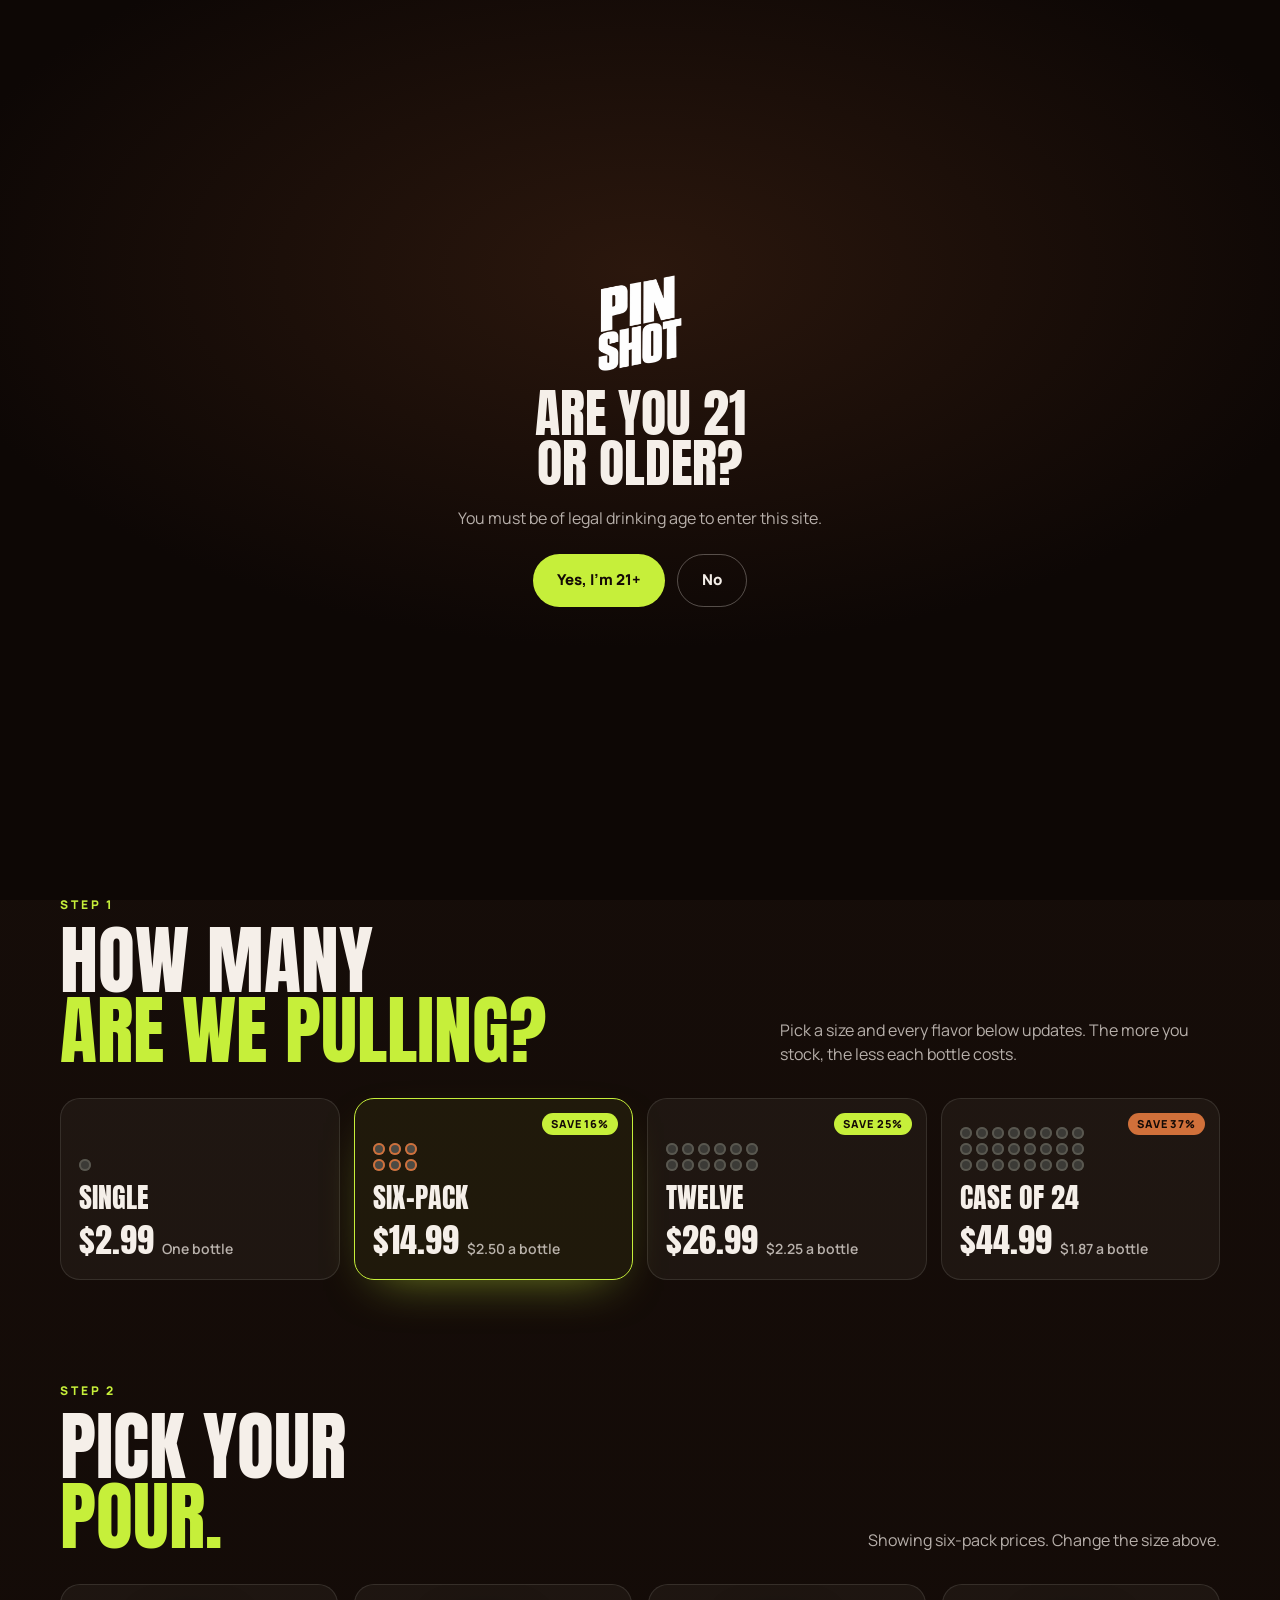
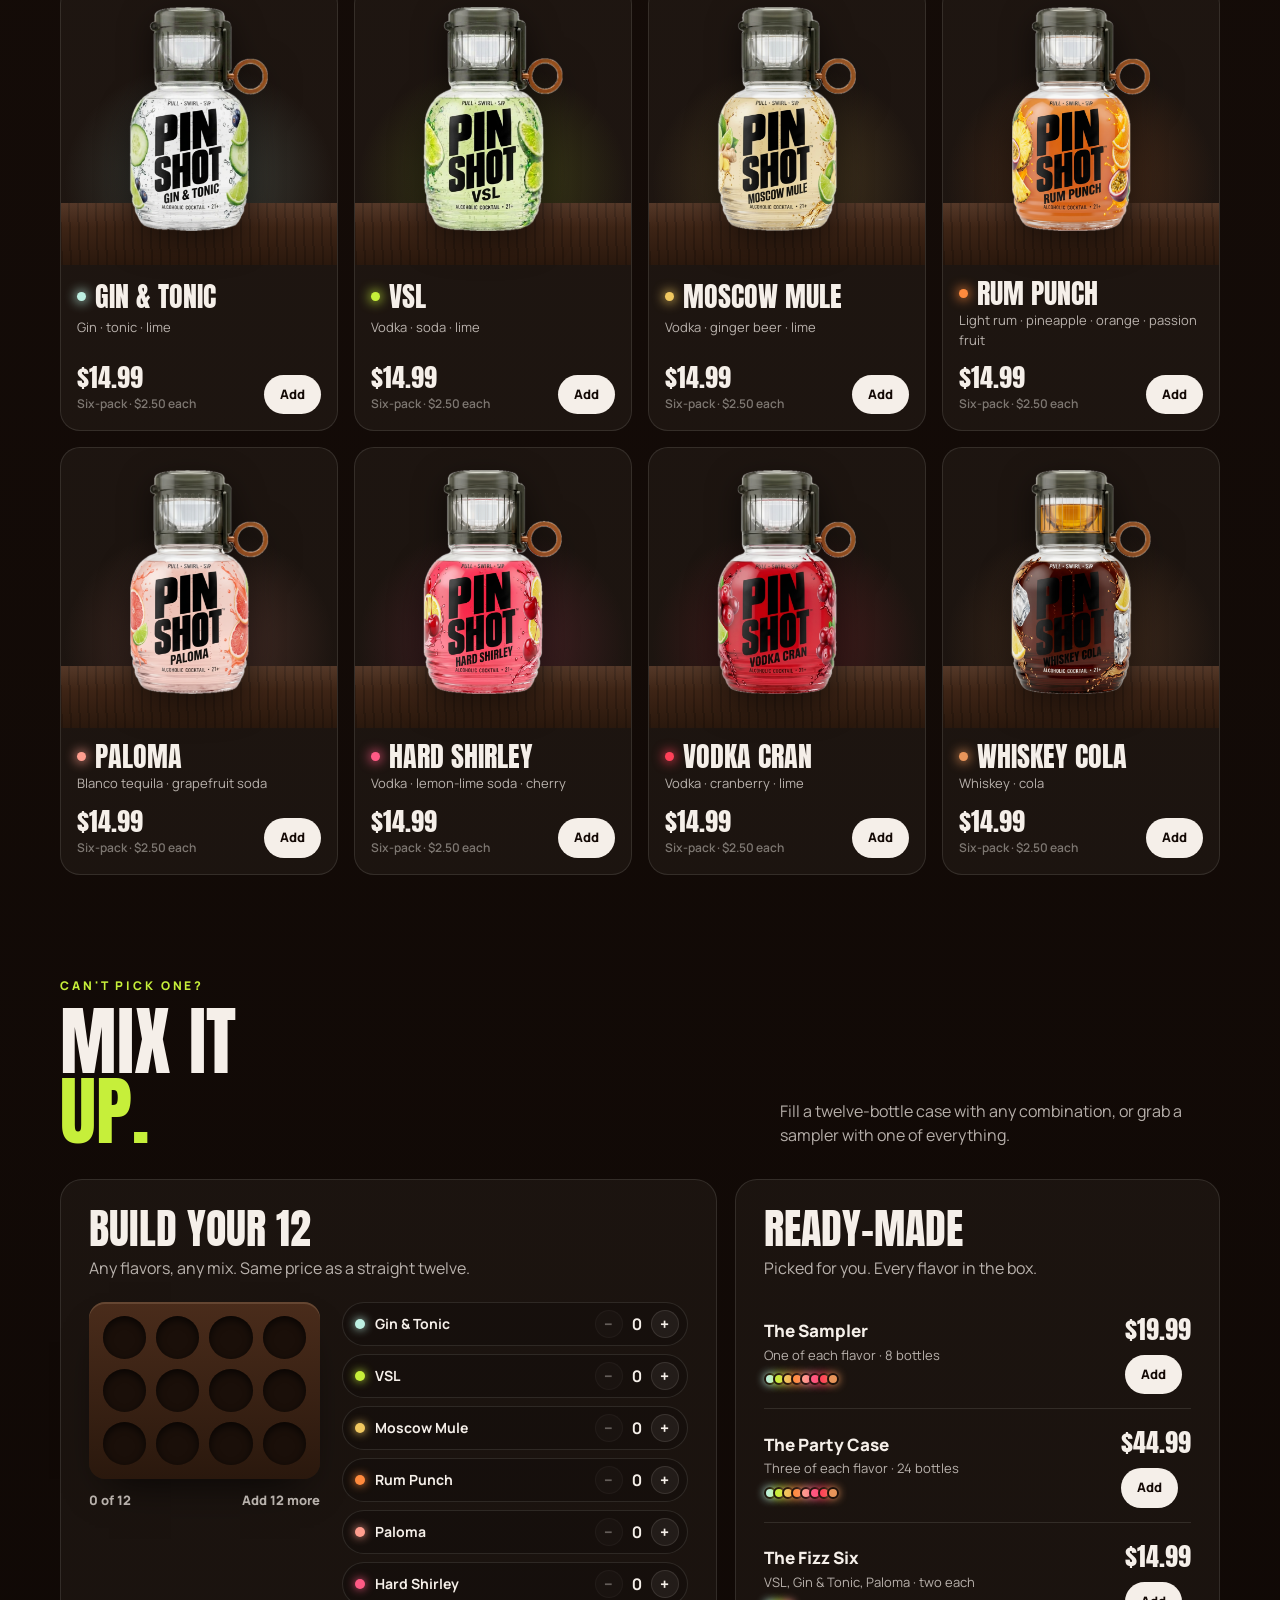
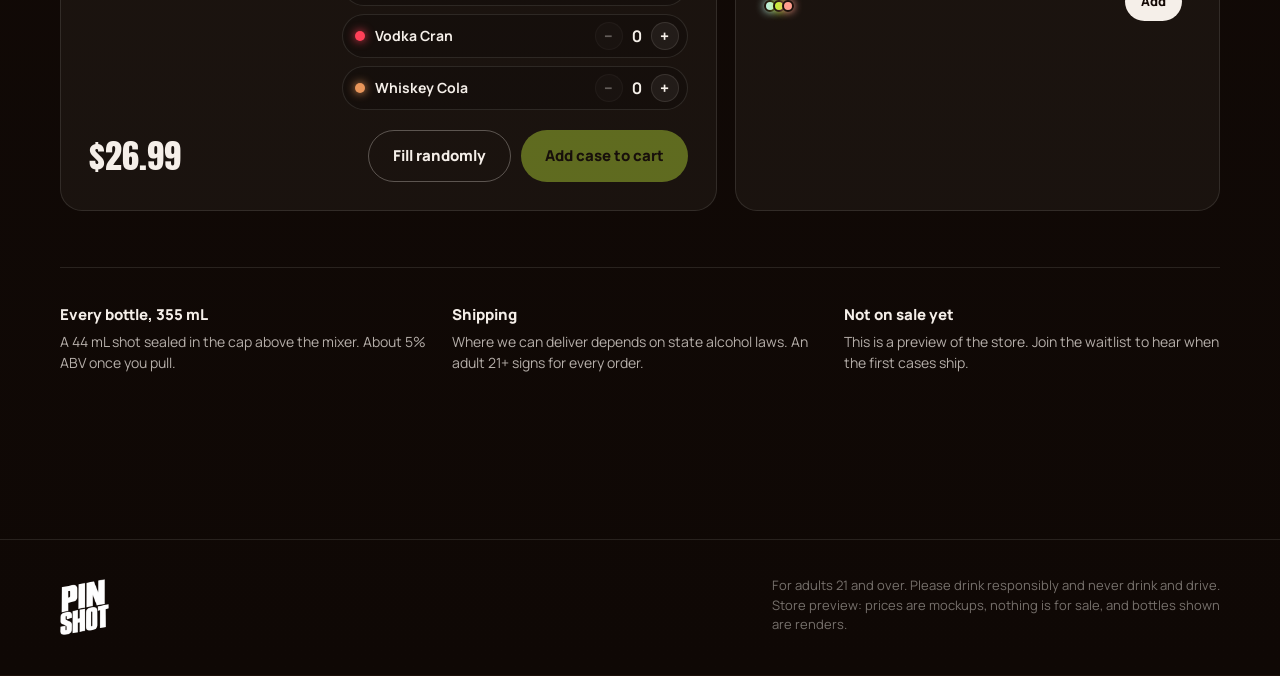
==== commit dff1a698: "Lower shop prices for plastic bottles: $2.99 single up to $44.99 for a case of 24 Co-Authored-By: Cl" ====
--- a/docs/index.html
+++ b/docs/index.html
@@ -3,7 +3,7 @@
 <head>
 <meta charset="utf-8">
 <meta name="viewport" content="width=device-width, initial-scale=1, viewport-fit=cover">
-<meta name="description" content="Pin Shot: a real shot sealed in the cap. Singles, six-packs, twelves and cases, from $2.71 a bottle. Store preview, prices are mockups. 21+.">
+<meta name="description" content="Pin Shot: a real shot sealed in the cap. Singles, six-packs, twelves and cases, under $2 a bottle on a case of 24. Store preview, prices are mockups. 21+.">
 <meta name="theme-color" content="#1c100a">
 <title>Pin Shot</title>
 <link rel="preconnect" href="https://fonts.googleapis.com">
@@ -228,7 +228,7 @@
         <div class="eyebrow">The back bar</div>
         <h1>Stock<br>the <em>bar.</em></h1>
         <p class="lede">Singles, six-packs, twelves and full cases. Mix and match any flavor, and every bottle has the shot sealed in the cap.</p>
-        <p class="from">Six-packs under $20. Cases from <b id="fromEach">$2.71</b> a bottle.</p>
+        <p class="from">Six-packs for <b id="sixPrice">$14.99</b>. Cases of 24 from <b id="fromEach">$1.87</b> a bottle.</p>
         <div class="ctas"><a class="btn main" href="#packs">Shop packs ↓</a><a class="btn ghost" href="#mix">Build a mixed case</a></div>
       </div>
       <div class="herobar" aria-hidden="true">
@@ -265,7 +265,7 @@
             <div><div class="case"><div class="slots" id="slots" aria-hidden="true"></div></div><div class="prog"><span id="filled">0 of 12</span><span id="left">Add 12 more</span></div></div>
             <div class="chips" id="chips"></div>
           </div>
-          <div class="bfoot"><b id="mixPrice">$35.99</b><div style="display:flex;gap:10px;flex-wrap:wrap"><button class="btn ghost" id="fill" type="button">Fill randomly</button><button class="btn main" id="addCase" type="button" disabled>Add case to cart</button></div></div>
+          <div class="bfoot"><b id="mixPrice">$26.99</b><div style="display:flex;gap:10px;flex-wrap:wrap"><button class="btn ghost" id="fill" type="button">Fill randomly</button><button class="btn main" id="addCase" type="button" disabled>Add case to cart</button></div></div>
         </div>
         <div class="bundle">
           <div><h3>Ready-made</h3><p style="color:var(--soft);margin-top:6px">Picked for you. Every flavor in the box.</p></div>
@@ -313,22 +313,22 @@
   {id:'vodka-cran',name:'Vodka Cran',mix:'Vodka · cranberry · lime',c:'#ff4058'},
   {id:'whiskey-cola',name:'Whiskey Cola',mix:'Whiskey · cola',c:'#e8955a'}
 ];
-/* Mockup prices. Base single = $3.99; bigger packs drop the per-bottle price. */
+/* Mockup prices. Base single = $2.99 (priced beside hard seltzers and canned cocktails); bigger packs drop the per-bottle price. */
 const PACKS=[
-  {id:'single',name:'Single',n:1,price:3.99,cols:1},
-  {id:'six',name:'Six-pack',n:6,price:19.99,cols:3},
-  {id:'twelve',name:'Twelve',n:12,price:35.99,cols:6},
-  {id:'case',name:'Case of 24',n:24,price:64.99,cols:8}
+  {id:'single',name:'Single',n:1,price:2.99,cols:1},
+  {id:'six',name:'Six-pack',n:6,price:14.99,cols:3},
+  {id:'twelve',name:'Twelve',n:12,price:26.99,cols:6},
+  {id:'case',name:'Case of 24',n:24,price:44.99,cols:8}
 ];
 const BUNDLES=[
-  {id:'sampler',name:'The Sampler',desc:'One of each flavor · 8 bottles',n:8,price:25.99,counts:FLAVORS.map(()=>1)},
-  {id:'party',name:'The Party Case',desc:'Three of each flavor · 24 bottles',n:24,price:64.99,counts:FLAVORS.map(()=>3)},
-  {id:'sparkling',name:'The Fizz Six',desc:'VSL, Gin & Tonic, Paloma · two each',n:6,price:19.99,counts:[2,2,0,0,2,0,0,0]}
+  {id:'sampler',name:'The Sampler',desc:'One of each flavor · 8 bottles',n:8,price:19.99,counts:FLAVORS.map(()=>1)},
+  {id:'party',name:'The Party Case',desc:'Three of each flavor · 24 bottles',n:24,price:44.99,counts:FLAVORS.map(()=>3)},
+  {id:'sparkling',name:'The Fizz Six',desc:'VSL, Gin & Tonic, Paloma · two each',n:6,price:14.99,counts:[2,2,0,0,2,0,0,0]}
 ];
 const money=v=>'$'+v.toFixed(2);
-const TWELVE=PACKS.find(p=>p.n===12), BIGGEST=PACKS[PACKS.length-1];
+const SIX=PACKS.find(p=>p.n===6), TWELVE=PACKS.find(p=>p.n===12), BIGGEST=PACKS[PACKS.length-1];
 const $=id=>document.getElementById(id);
-$('mixPrice').textContent=money(TWELVE.price);$('fromEach').textContent=money(BIGGEST.price/BIGGEST.n);
+$('mixPrice').textContent=money(TWELVE.price);$('sixPrice').textContent=money(SIX.price);$('fromEach').textContent=money(BIGGEST.price/BIGGEST.n);
 let pack=PACKS[1];
 const cart=[]; /* {key,label,detail,qty,price,thumb|dots,c} */
 
